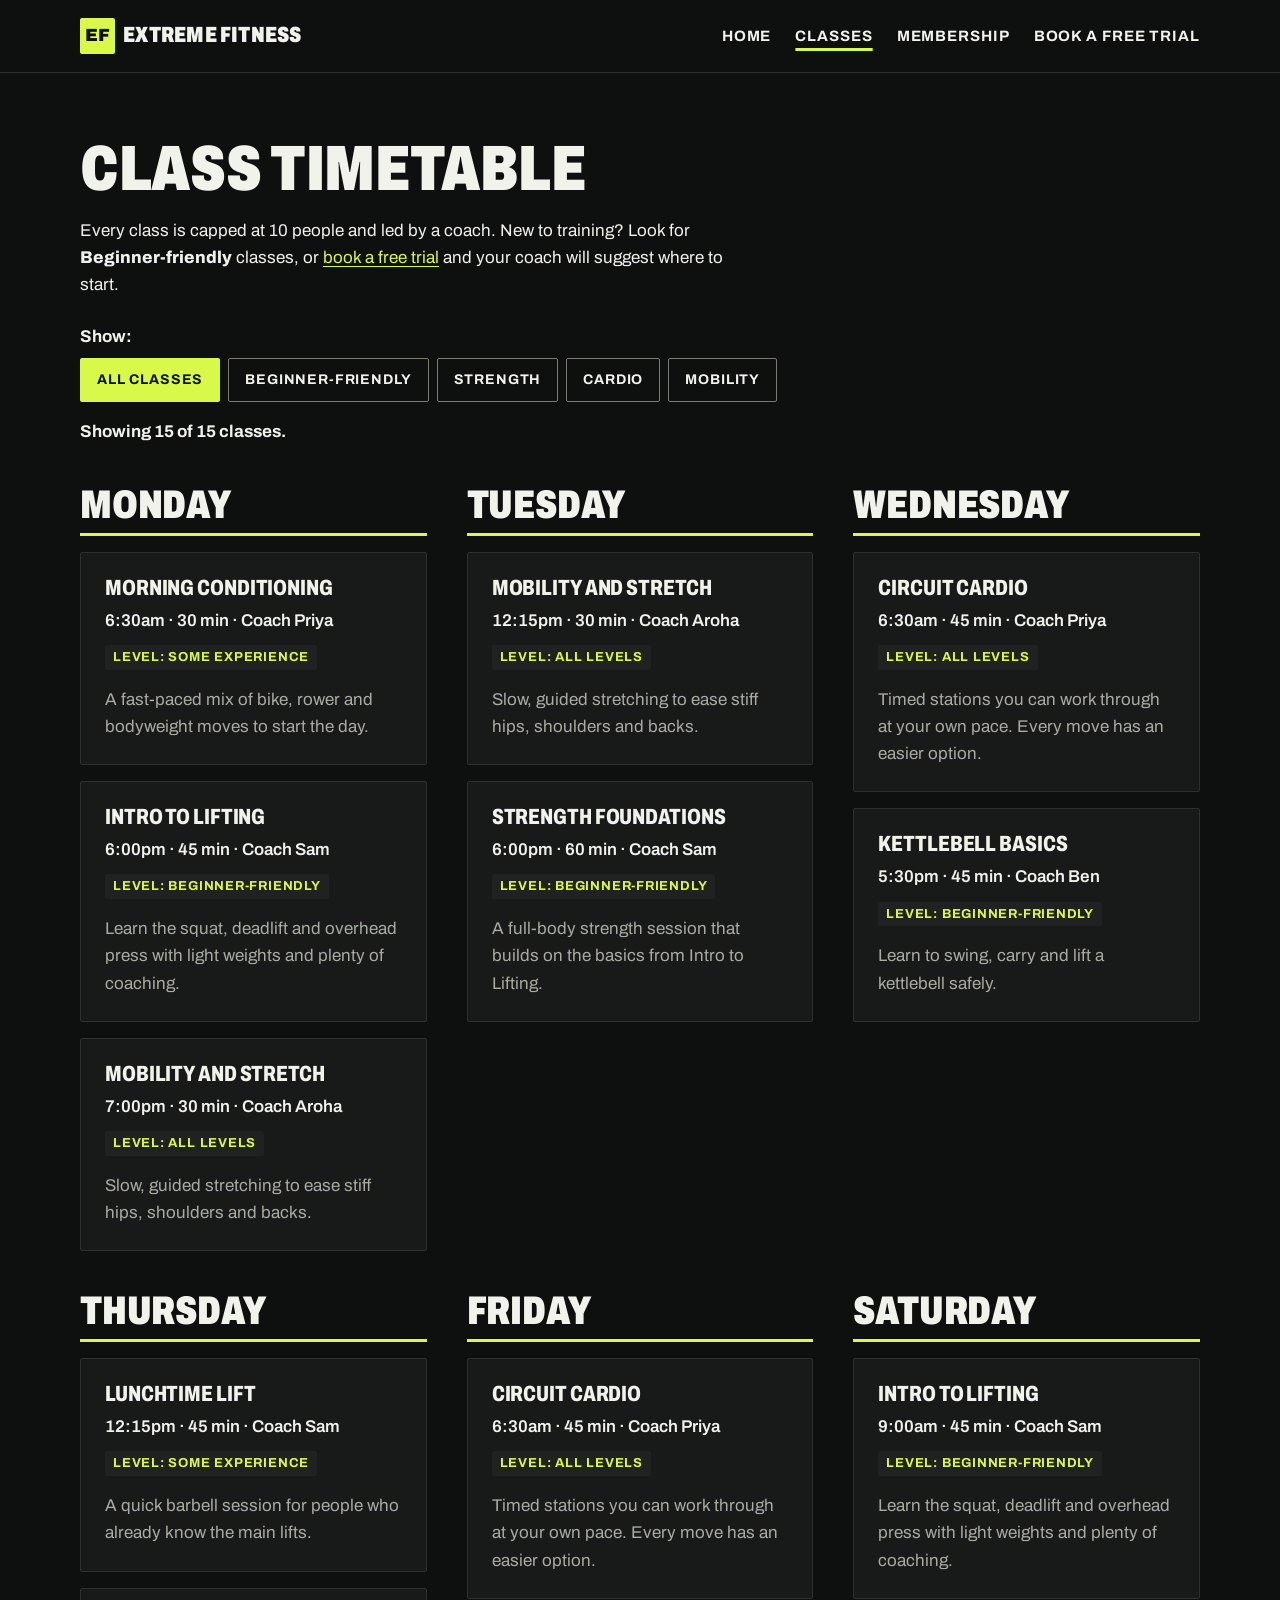
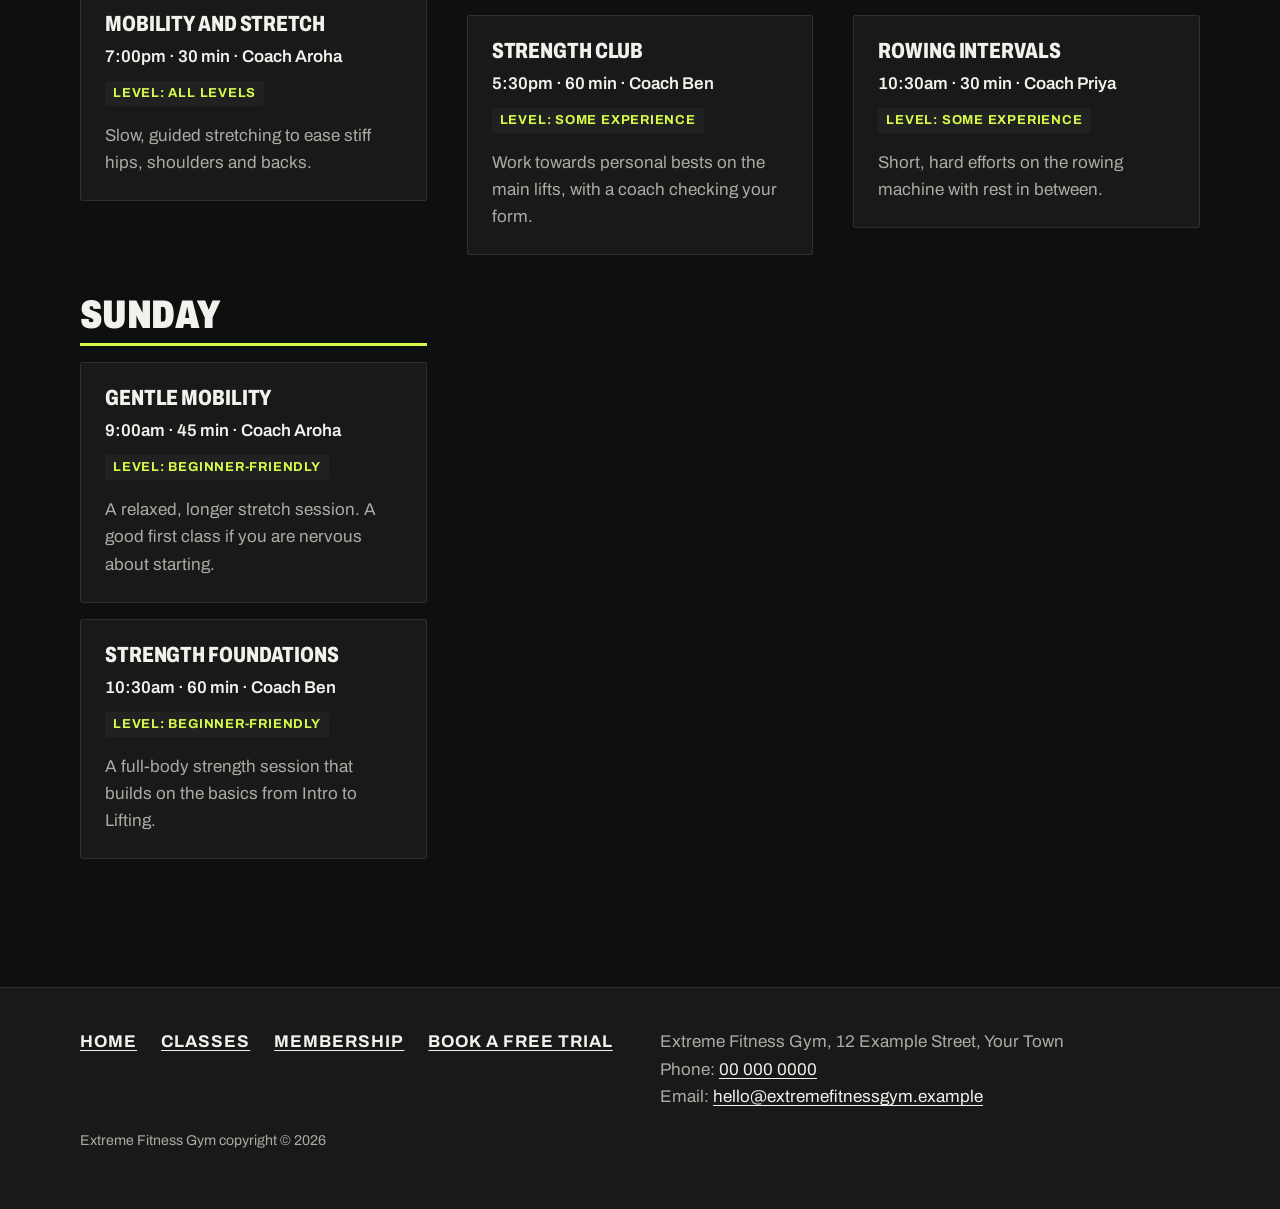
==== classes.html @ 3d45e474 "final" ====
<!DOCTYPE html>
<html lang="en">

<head>
    <meta charset="UTF-8">
    <meta name="viewport" content="width=device-width, initial-scale=1.0">
    <title>Class timetable | Fitness Extreme Gym</title>
    <meta name="description"
        content="Weekly class timetable at Groundwork Gym. Filter by beginner-friendly, strength, cardio and mobility classes.">
    <link rel="icon" href="assets/images/favicon.svg" type="image/svg+xml">
    <link rel="preconnect" href="https://fonts.googleapis.com">
    <link rel="preconnect" href="https://fonts.gstatic.com" crossorigin>
    <link href="https://fonts.googleapis.com/css2?family=Archivo:wght,wght@62..125,400..900&display=swap"
        rel="stylesheet">
    <link rel="stylesheet" href="css/styles.css">
    <script src="js/script.js" defer></script>
</head>

<body>
    <a class="skip-link" href="#main">Skip to main content</a>

    <header class="site-header">
        <a class="logo" href="index.html">
            <span class="logo-mark" aria-hidden="true">EF</span>Extreme Fitness
        </a>
        <button class="menu-toggle" type="button" aria-expanded="false" aria-controls="main-nav" hidden>Menu</button>
        <nav class="main-nav" id="main-nav" aria-label="Main">
            <ul>
                <li><a href="index.html">Home</a></li>
                <li><a href="classes.html" aria-current="page">Classes</a></li>
                <li><a href="membership.html">Membership</a></li>
                <li><a href="join.html">Book a free trial</a></li>
            </ul>
        </nav>
    </header>

    <main id="main">
    <h1>Class timetable</h1>
    <p>Every class is capped at 10 people and led by a coach. New to training? Look for <strong>Beginner-friendly</strong> classes, or <a href="join.html">book a free trial</a> and your coach will suggest where to start.</p>

    
    <div class="filter" id="class-filter" hidden>
      <p id="filter-label">Show:</p>
      <div class="filter-buttons" role="group" aria-labelledby="filter-label">
        <button type="button" data-filter="all" aria-pressed="true">All classes</button>
        <button type="button" data-filter="beginner" aria-pressed="false">Beginner-friendly</button>
        <button type="button" data-filter="strength" aria-pressed="false">Strength</button>
        <button type="button" data-filter="cardio" aria-pressed="false">Cardio</button>
        <button type="button" data-filter="mobility" aria-pressed="false">Mobility</button>
      </div>
      <p id="filter-status" aria-live="polite"></p>
    </div>

    <div class="timetable">
      <section class="day" aria-labelledby="monday">
        <h2 id="monday">Monday</h2>
        <ul class="class-list">
          <li class="class-card" data-tags="cardio">
            <h3>Morning Conditioning</h3>
            <p class="class-meta"><time datetime="06:30">6:30am</time> · <time datetime="PT30M">30 min</time> · Coach Priya</p>
            <p class="class-level">Level: Some experience</p>
            <p>A fast-paced mix of bike, rower and bodyweight moves to start the day.</p>
          </li>
          <li class="class-card" data-tags="strength beginner">
            <h3>Intro to Lifting</h3>
            <p class="class-meta"><time datetime="18:00">6:00pm</time> · <time datetime="PT45M">45 min</time> · Coach Sam</p>
            <p class="class-level">Level: Beginner-friendly</p>
            <p>Learn the squat, deadlift and overhead press with light weights and plenty of coaching.</p>
          </li>
          <li class="class-card" data-tags="mobility beginner">
            <h3>Mobility and Stretch</h3>
            <p class="class-meta"><time datetime="19:00">7:00pm</time> · <time datetime="PT30M">30 min</time> · Coach Aroha</p>
            <p class="class-level">Level: All levels</p>
            <p>Slow, guided stretching to ease stiff hips, shoulders and backs.</p>
          </li>
        </ul>
      </section>

      <section class="day" aria-labelledby="tuesday">
        <h2 id="tuesday">Tuesday</h2>
        <ul class="class-list">
          <li class="class-card" data-tags="mobility beginner">
            <h3>Mobility and Stretch</h3>
            <p class="class-meta"><time datetime="12:15">12:15pm</time> · <time datetime="PT30M">30 min</time> · Coach Aroha</p>
            <p class="class-level">Level: All levels</p>
            <p>Slow, guided stretching to ease stiff hips, shoulders and backs.</p>
          </li>
          <li class="class-card" data-tags="strength beginner">
            <h3>Strength Foundations</h3>
            <p class="class-meta"><time datetime="18:00">6:00pm</time> · <time datetime="PT60M">60 min</time> · Coach Sam</p>
            <p class="class-level">Level: Beginner-friendly</p>
            <p>A full-body strength session that builds on the basics from Intro to Lifting.</p>
          </li>
        </ul>
      </section>

      <section class="day" aria-labelledby="wednesday">
        <h2 id="wednesday">Wednesday</h2>
        <ul class="class-list">
          <li class="class-card" data-tags="cardio beginner">
            <h3>Circuit Cardio</h3>
            <p class="class-meta"><time datetime="06:30">6:30am</time> · <time datetime="PT45M">45 min</time> · Coach Priya</p>
            <p class="class-level">Level: All levels</p>
            <p>Timed stations you can work through at your own pace. Every move has an easier option.</p>
          </li>
          <li class="class-card" data-tags="strength beginner">
            <h3>Kettlebell Basics</h3>
            <p class="class-meta"><time datetime="17:30">5:30pm</time> · <time datetime="PT45M">45 min</time> · Coach Ben</p>
            <p class="class-level">Level: Beginner-friendly</p>
            <p>Learn to swing, carry and lift a kettlebell safely.</p>
          </li>
        </ul>
      </section>

      <section class="day" aria-labelledby="thursday">
        <h2 id="thursday">Thursday</h2>
        <ul class="class-list">
          <li class="class-card" data-tags="strength">
            <h3>Lunchtime Lift</h3>
            <p class="class-meta"><time datetime="12:15">12:15pm</time> · <time datetime="PT45M">45 min</time> · Coach Sam</p>
            <p class="class-level">Level: Some experience</p>
            <p>A quick barbell session for people who already know the main lifts.</p>
          </li>
          <li class="class-card" data-tags="mobility beginner">
            <h3>Mobility and Stretch</h3>
            <p class="class-meta"><time datetime="19:00">7:00pm</time> · <time datetime="PT30M">30 min</time> · Coach Aroha</p>
            <p class="class-level">Level: All levels</p>
            <p>Slow, guided stretching to ease stiff hips, shoulders and backs.</p>
          </li>
        </ul>
      </section>

      <section class="day" aria-labelledby="friday">
        <h2 id="friday">Friday</h2>
        <ul class="class-list">
          <li class="class-card" data-tags="cardio beginner">
            <h3>Circuit Cardio</h3>
            <p class="class-meta"><time datetime="06:30">6:30am</time> · <time datetime="PT45M">45 min</time> · Coach Priya</p>
            <p class="class-level">Level: All levels</p>
            <p>Timed stations you can work through at your own pace. Every move has an easier option.</p>
          </li>
          <li class="class-card" data-tags="strength">
            <h3>Strength Club</h3>
            <p class="class-meta"><time datetime="17:30">5:30pm</time> · <time datetime="PT60M">60 min</time> · Coach Ben</p>
            <p class="class-level">Level: Some experience</p>
            <p>Work towards personal bests on the main lifts, with a coach checking your form.</p>
          </li>
        </ul>
      </section>

      <section class="day" aria-labelledby="saturday">
        <h2 id="saturday">Saturday</h2>
        <ul class="class-list">
          <li class="class-card" data-tags="strength beginner">
            <h3>Intro to Lifting</h3>
            <p class="class-meta"><time datetime="09:00">9:00am</time> · <time datetime="PT45M">45 min</time> · Coach Sam</p>
            <p class="class-level">Level: Beginner-friendly</p>
            <p>Learn the squat, deadlift and overhead press with light weights and plenty of coaching.</p>
          </li>
          <li class="class-card" data-tags="cardio">
            <h3>Rowing Intervals</h3>
            <p class="class-meta"><time datetime="10:30">10:30am</time> · <time datetime="PT30M">30 min</time> · Coach Priya</p>
            <p class="class-level">Level: Some experience</p>
            <p>Short, hard efforts on the rowing machine with rest in between.</p>
          </li>
        </ul>
      </section>

      <section class="day" aria-labelledby="sunday">
        <h2 id="sunday">Sunday</h2>
        <ul class="class-list">
          <li class="class-card" data-tags="mobility beginner">
            <h3>Gentle Mobility</h3>
            <p class="class-meta"><time datetime="09:00">9:00am</time> · <time datetime="PT45M">45 min</time> · Coach Aroha</p>
            <p class="class-level">Level: Beginner-friendly</p>
            <p>A relaxed, longer stretch session. A good first class if you are nervous about starting.</p>
          </li>
          <li class="class-card" data-tags="strength beginner">
            <h3>Strength Foundations</h3>
            <p class="class-meta"><time datetime="10:30">10:30am</time> · <time datetime="PT60M">60 min</time> · Coach Ben</p>
            <p class="class-level">Level: Beginner-friendly</p>
            <p>A full-body strength session that builds on the basics from Intro to Lifting.</p>
          </li>
        </ul>
      </section>
    </div>
  </main>


  <footer class="site-footer">
    <nav aria-label="Footer">
      <ul>
        <li><a href="index.html">Home</a></li>
        <li><a href="classes.html">Classes</a></li>
        <li><a href="membership.html">Membership</a></li>
        <li><a href="join.html">Book a free trial</a></li>
      </ul>
    </nav>
    <address>
      Extreme Fitness Gym, 12 Example Street, Your Town<br>
      Phone: <a href="tel:+6400000000">00 000 0000</a><br>
      Email: <a href="mailto:hello@extremefitnessgym.example">hello@extremefitnessgym.example</a>
    </address>
    <p><small>Extreme Fitness Gym copyright © 2026 </small></p>
  </footer>
</body>

</html>
---- css/styles.css ----
:root {
  --color-bg: #0E0F0F;            
  --color-surface: #181919;       
  --color-surface-2: #202121;     
  --color-line: #2E2F2F;          
  --color-text: #F2F2EC;          
  --color-muted: #ABABA3;         
  --color-accent: #D9F94A;        
  --color-on-accent: #0E0F0F;     
  --color-input-border: #7A7A73;  
  --color-error: #FF7A6B;

  --font-body: "Archivo", system-ui, -apple-system, "Segoe UI", Roboto, sans-serif;

  --space-xs: 0.5rem;
  --space-s: 1rem;
  --space-m: 1.5rem;
  --space-l: 2.5rem;
  --space-xl: 4rem;

  --radius: 2px;
  --max-width: 70rem;

  color-scheme: dark;
}







*,
*::before,
*::after {
  box-sizing: border-box;
}

body {
  margin: 0;
  font-family: var(--font-body);
  font-size: 1.0625rem;
  line-height: 1.6;
  color: var(--color-text);
  background-color: var(--color-bg);
}

img {
  display: block;
  max-width: 100%;
  height: auto;
}

[hidden] {
  display: none !important;
}

h1,
h2,
h3 {
  margin: 0 0 var(--space-s);
  font-stretch: 75%;
  font-weight: 900;
  line-height: 1;
  letter-spacing: -0.005em;
  text-transform: uppercase;
}

h1 {
  font-size: clamp(2.25rem, 1.5rem + 3.5vw, 4rem);
}

h2 {
  font-size: clamp(1.75rem, 1.35rem + 1.75vw, 2.5rem);
}

h3 {
  font-size: 1.375rem;
  font-weight: 800;
}

p,
ul,
ol {
  margin: 0 0 var(--space-s);
}


p {
  max-width: 65ch;
}

a {
  color: var(--color-accent);
  text-underline-offset: 0.2em;
}

a:hover {
  text-decoration-thickness: 2px;
}

strong {
  font-weight: 800;
}


:focus-visible {
  outline: 3px solid var(--color-accent);
  outline-offset: 2px;
}

.skip-link {
  position: absolute;
  top: var(--space-xs);
  left: var(--space-xs);
  z-index: 10;
  padding: var(--space-xs) var(--space-s);
  background-color: var(--color-accent);
  color: var(--color-on-accent);
  font-weight: 800;
  border-radius: var(--radius);
  transform: translateY(-200%);
}

.skip-link:focus {
  transform: translateY(0);
}

.site-header,
main,
.site-footer {
  padding-inline: max(var(--space-s), (100% - var(--max-width)) / 2);
}

.site-header {
  display: flex;
  flex-wrap: wrap;
  align-items: center;
  justify-content: space-between;
  gap: var(--space-xs) var(--space-s);
  padding-block: var(--space-s);
  border-bottom: 1px solid var(--color-line);
}
.logo {
  display: inline-flex;
  align-items: center;
  gap: 0.5rem;
  color: var(--color-text);
  font-size: clamp(1rem, 0.75rem + 1.25vw, 1.375rem);
  font-stretch: 75%;
  font-weight: 900;
  letter-spacing: 0.01em;
  text-transform: uppercase;
  text-decoration: none;
}

.logo-mark {
  display: inline-grid;
  place-items: center;
  width: 2em;
  height: 2em;
  border-radius: var(--radius);
  background-color: var(--color-accent);
  color: var(--color-on-accent);
  font-size: 0.8em;
  font-stretch: 100%;
}

.main-nav ul {
  display: flex;
  flex-wrap: wrap;
  gap: 0 var(--space-m);
  margin: 0;
  padding: 0;
  list-style: none;
}
.main-nav a {
  display: inline-block;
  padding-block: var(--space-xs);
  color: var(--color-text);
  font-size: 0.9375rem;
  font-weight: 700;
  letter-spacing: 0.06em;
  text-transform: uppercase;
  text-decoration: none;
}

.main-nav a:hover {
  color: var(--color-accent);
}

.main-nav a[aria-current="page"] {
  text-decoration: underline;
  text-decoration-color: var(--color-accent);
  text-decoration-thickness: 3px;
  text-underline-offset: 0.45em;
}

.menu-toggle {
  min-height: 2.75rem;
  padding: 0.375rem 0.75rem;
  border: 1px solid var(--color-input-border);
  border-radius: var(--radius);
  background-color: transparent;
  color: var(--color-text);
  font: inherit;
  font-size: 0.875rem;
  font-weight: 800;
  letter-spacing: 0.06em;
  text-transform: uppercase;
  cursor: pointer;
}

.menu-toggle:hover {
  border-color: var(--color-text);
}

.js .main-nav {
  display: none;
  flex-basis: 100%;
}

.js .menu-toggle[aria-expanded="true"] + .main-nav {
  display: block;
}

.js .main-nav ul {
  flex-direction: column;
}

main {
  display: block;
  padding-block: var(--space-l);
}

main > section,
main > div {
  margin-top: var(--space-l);
}

.split,
.join-layout {
  display: grid;
  gap: var(--space-l);
}

.cta-band {
  padding: var(--space-l) var(--space-m);
  border-radius: var(--radius);
  background-color: var(--color-accent);
  color: var(--color-on-accent);
}

.cta-band :focus-visible {
  outline-color: var(--color-on-accent);
}
.button {
  display: inline-block;
  min-height: 2.75rem;
  padding: 0.75rem 1.5rem;
  border: 2px solid transparent;
  border-radius: var(--radius);
  background-color: var(--color-accent);
  color: var(--color-on-accent);
  font: inherit;
  font-size: 0.9375rem;
  font-weight: 800;
  letter-spacing: 0.08em;
  text-transform: uppercase;
  text-decoration: none;
  cursor: pointer;
}

.button:hover {
  background-color: var(--color-text);
}


.cta-band .button {
  background-color: var(--color-on-accent);
  color: var(--color-text);
}

.cta-band .button:hover {
  background-color: var(--color-surface-2);
}
.card-list,
.plan-list,
.class-list {
  display: grid;
  gap: var(--space-s);
  margin: 0;
  padding: 0;
  list-style: none;
}

.card,
.plan,
.class-card {
  padding: var(--space-m);
  border: 1px solid var(--color-line);
  border-radius: var(--radius);
  background-color: var(--color-surface);
}


.card {
  border-top: 3px solid var(--color-accent);
}

.card p,
.plan li,
.class-card p {
  color: var(--color-muted);
}


.card > :last-child,
.plan > :last-child,
.class-card > :last-child {
  margin-bottom: 0;
}



.hero {
  display: grid;
  gap: var(--space-l);
  padding-bottom: var(--space-l);
  border-bottom: 1px solid var(--color-line);
}

.hero-text > :last-child {
  margin-bottom: 0;
}


.hero-image {
  width: 100%;
  aspect-ratio: 4 / 3;
  object-fit: cover;
  object-position: 60% 40%;
  border-radius: var(--radius);
}

.hero h1 {
  font-size: clamp(2.25rem, 1.25rem + 6vw, 5.5rem);
  line-height: 0.95;
}


.nowrap {
  white-space: nowrap;
}


.accent {
  display: block;
  color: var(--color-accent);
}

.hero p {
  font-size: 1.125rem;
  color: var(--color-muted);
}

.hours {
  width: 100%;
  max-width: 30rem;
  border-collapse: collapse;
  background-color: var(--color-surface);
}

.hours caption {
  padding-bottom: var(--space-xs);
  color: var(--color-muted);
  text-align: left;
}

.hours th,
.hours td {
  padding: 0.75rem;
  border-bottom: 1px solid var(--color-line);
  text-align: left;
}

.hours thead th {
  color: var(--color-muted);
  font-size: 0.875rem;
  letter-spacing: 0.06em;
  text-transform: uppercase;
}

.filter {
  margin-block: var(--space-m);
}

.filter p {
  margin-bottom: var(--space-xs);
  font-weight: 700;
}

.filter-buttons {
  display: flex;
  flex-wrap: wrap;
  gap: var(--space-xs);
  margin-bottom: var(--space-s);
}

.filter-buttons button {
  min-height: 2.75rem;
  padding: 0.5rem 1rem;
  border: 1px solid var(--color-input-border);
  border-radius: var(--radius);
  background-color: transparent;
  color: var(--color-text);
  font: inherit;
  font-size: 0.875rem;
  font-weight: 700;
  letter-spacing: 0.06em;
  text-transform: uppercase;
  cursor: pointer;
}

.filter-buttons button:hover {
  border-color: var(--color-text);
}


.filter-buttons button[aria-pressed="true"] {
  border-color: transparent;
  background-color: var(--color-accent);
  color: var(--color-on-accent);
}

.timetable {
  display: grid;
  gap: var(--space-l);
}

.day h2 {
  padding-bottom: var(--space-xs);
  border-bottom: 3px solid var(--color-accent);
}

.class-card h3 {
  margin-bottom: var(--space-xs);
}

.class-meta {
  margin-bottom: var(--space-xs);
  font-weight: 600;
}

.class-card .class-meta {
  color: var(--color-text);
}

.class-card .class-level {
  display: inline-block;
  padding: 0.125rem 0.5rem;
  border-radius: var(--radius);
  background-color: var(--color-surface-2);
  color: var(--color-accent);
  font-size: 0.8125rem;
  font-weight: 700;
  letter-spacing: 0.06em;
  text-transform: uppercase;
}



.plan {
  display: flex;
  flex-direction: column;
  align-items: flex-start;
}

.plan .button {
  margin-top: auto;
}

.plan-featured {
  border: 2px solid var(--color-accent);
}

.badge {
  display: inline-block;
  padding: 0.125rem 0.625rem;
  border-radius: var(--radius);
  background-color: var(--color-accent);
  color: var(--color-on-accent);
  font-size: 0.8125rem;
  font-weight: 800;
  letter-spacing: 0.06em;
  text-transform: uppercase;
}

.price {
  color: var(--color-muted);
}

.price strong {
  color: var(--color-text);
  font-size: 2.75rem;
  font-stretch: 75%;
  font-weight: 900;
  line-height: 1;
}

.includes-list {
  padding-left: 1.25rem;
}

.includes-list li::marker {
  color: var(--color-accent);
}

.faq-item {
  padding-block: var(--space-s);
  border-bottom: 1px solid var(--color-line);
}

.faq-item h3 {
  margin: 0;
}

.faq-answer {
  margin-top: var(--space-xs);
  color: var(--color-muted);
}


.faq-toggle {
  display: flex;
  align-items: center;
  justify-content: space-between;
  gap: var(--space-s);
  width: 100%;
  min-height: 2.75rem;
  padding: var(--space-xs) 0;
  border: 0;
  background: none;
  color: inherit;
  font: inherit;
  letter-spacing: inherit;
  text-align: left;
  text-transform: inherit;
  cursor: pointer;
}

.faq-toggle:hover {
  color: var(--color-accent);
}


.faq-toggle::after {
  content: "";
  flex-shrink: 0;
  width: 0.6em;
  height: 0.6em;
  margin-right: 0.25em;
  border-right: 3px solid var(--color-accent);
  border-bottom: 3px solid var(--color-accent);
  transform: translateY(-25%) rotate(45deg);
}

.faq-toggle[aria-expanded="true"]::after {
  transform: translateY(25%) rotate(-135deg);
}

.faq-answer > :last-child {
  margin-bottom: 0;
}



.steps {
  padding-left: 1.5rem;
}

.steps li {
  margin-bottom: var(--space-xs);
}

.steps li::marker {
  color: var(--color-accent);
  font-weight: 800;
}

.trial-form {
  display: grid;
  gap: var(--space-m);
  max-width: 40rem;
  padding: var(--space-m);
  border: 1px solid var(--color-line);
  border-radius: var(--radius);
  background-color: var(--color-surface);
}

.form-field {
  display: grid;
  gap: 0.25rem;
}

fieldset {
  margin: 0;
  padding: 0;
  border: 0;
}

label,
legend {
  font-weight: 700;
}

legend {
  margin-bottom: 0.25rem;
  padding: 0;
}

input,
select,
textarea {
  width: 100%;
  padding: 0.625rem 0.75rem;
  border: 1px solid var(--color-input-border);
  border-radius: var(--radius);
  background-color: var(--color-surface-2);
  color: var(--color-text);
  font: inherit;
}

textarea {
  resize: vertical;
}


.choice {
  display: flex;
  align-items: flex-start;
  gap: var(--space-xs);
}

.choice input {
  flex-shrink: 0;
  width: 1.25rem;
  height: 1.25rem;
  margin: 0.2rem 0 0;
  accent-color: var(--color-accent);
}

.choice label {
  font-weight: 400;
}

.hint {
  margin: 0;
  color: var(--color-muted);
  font-size: 0.875rem;
}

.trial-form .button {
  justify-self: start;
}




.site-footer {
  margin-top: var(--space-xl);
  padding-block: var(--space-l);
  border-top: 1px solid var(--color-line);
  background-color: var(--color-surface);
}

.site-footer a {
  color: var(--color-text);
}

.site-footer a:hover {
  color: var(--color-accent);
}

.site-footer ul {
  display: flex;
  flex-wrap: wrap;
  gap: var(--space-xs) var(--space-m);
  margin: 0 0 var(--space-m);
  padding: 0;
  list-style: none;
  font-weight: 700;
  letter-spacing: 0.06em;
  text-transform: uppercase;
}

.site-footer address {
  margin-bottom: var(--space-s);
  color: var(--color-muted);
  font-style: normal;
}

.site-footer small {
  color: var(--color-muted);
}

@media (min-width: 40em) {
  .timetable {
    grid-template-columns: repeat(2, 1fr);
  }

  .includes-list {
    columns: 2;
    column-gap: var(--space-l);
  }

  .site-footer {
    display: grid;
    grid-template-columns: 1fr 1fr;
    gap: 0 var(--space-l);
  }

  .site-footer > p {
    grid-column: 1 / -1;
  }

  .cta-band {
    padding: var(--space-xl) var(--space-l);
  }
}


@media (min-width: 52em) {
  .menu-toggle {
    display: none;
  }

  .js .main-nav {
    display: block;
    flex-basis: auto;
  }

  .js .main-nav ul {
    flex-direction: row;
  }
}










@media (min-width: 56em) {
  .card-list,
  .plan-list {
    grid-template-columns: repeat(3, 1fr);
    align-items: stretch;
  }

  .split {
    grid-template-columns: 1fr 1fr;
  }

  .hero {
    grid-template-columns: 1fr 1fr;
    align-items: center;
  }

  .hero-image {
    aspect-ratio: 1 / 1;
  }

  
  .hero h1 {
    font-size: clamp(2.5rem, 0.5rem + 4.5vw, 4.75rem);
  }
}


@media (min-width: 64em) {
  main {
    padding-block: var(--space-xl);
  }

  .timetable {
    grid-template-columns: repeat(3, 1fr);
  }


  .join-layout {
    grid-template-columns: 2fr 1fr;
    grid-template-areas:
      "form visit"
      "form find";
    grid-template-rows: auto 1fr;
    align-items: start;
  }

  .join-visit {
    grid-area: visit;
  }

  .join-form {
    grid-area: form;
  }

  .join-find {
    grid-area: find;
  }

  .faq {
    max-width: 50rem;
  }
}
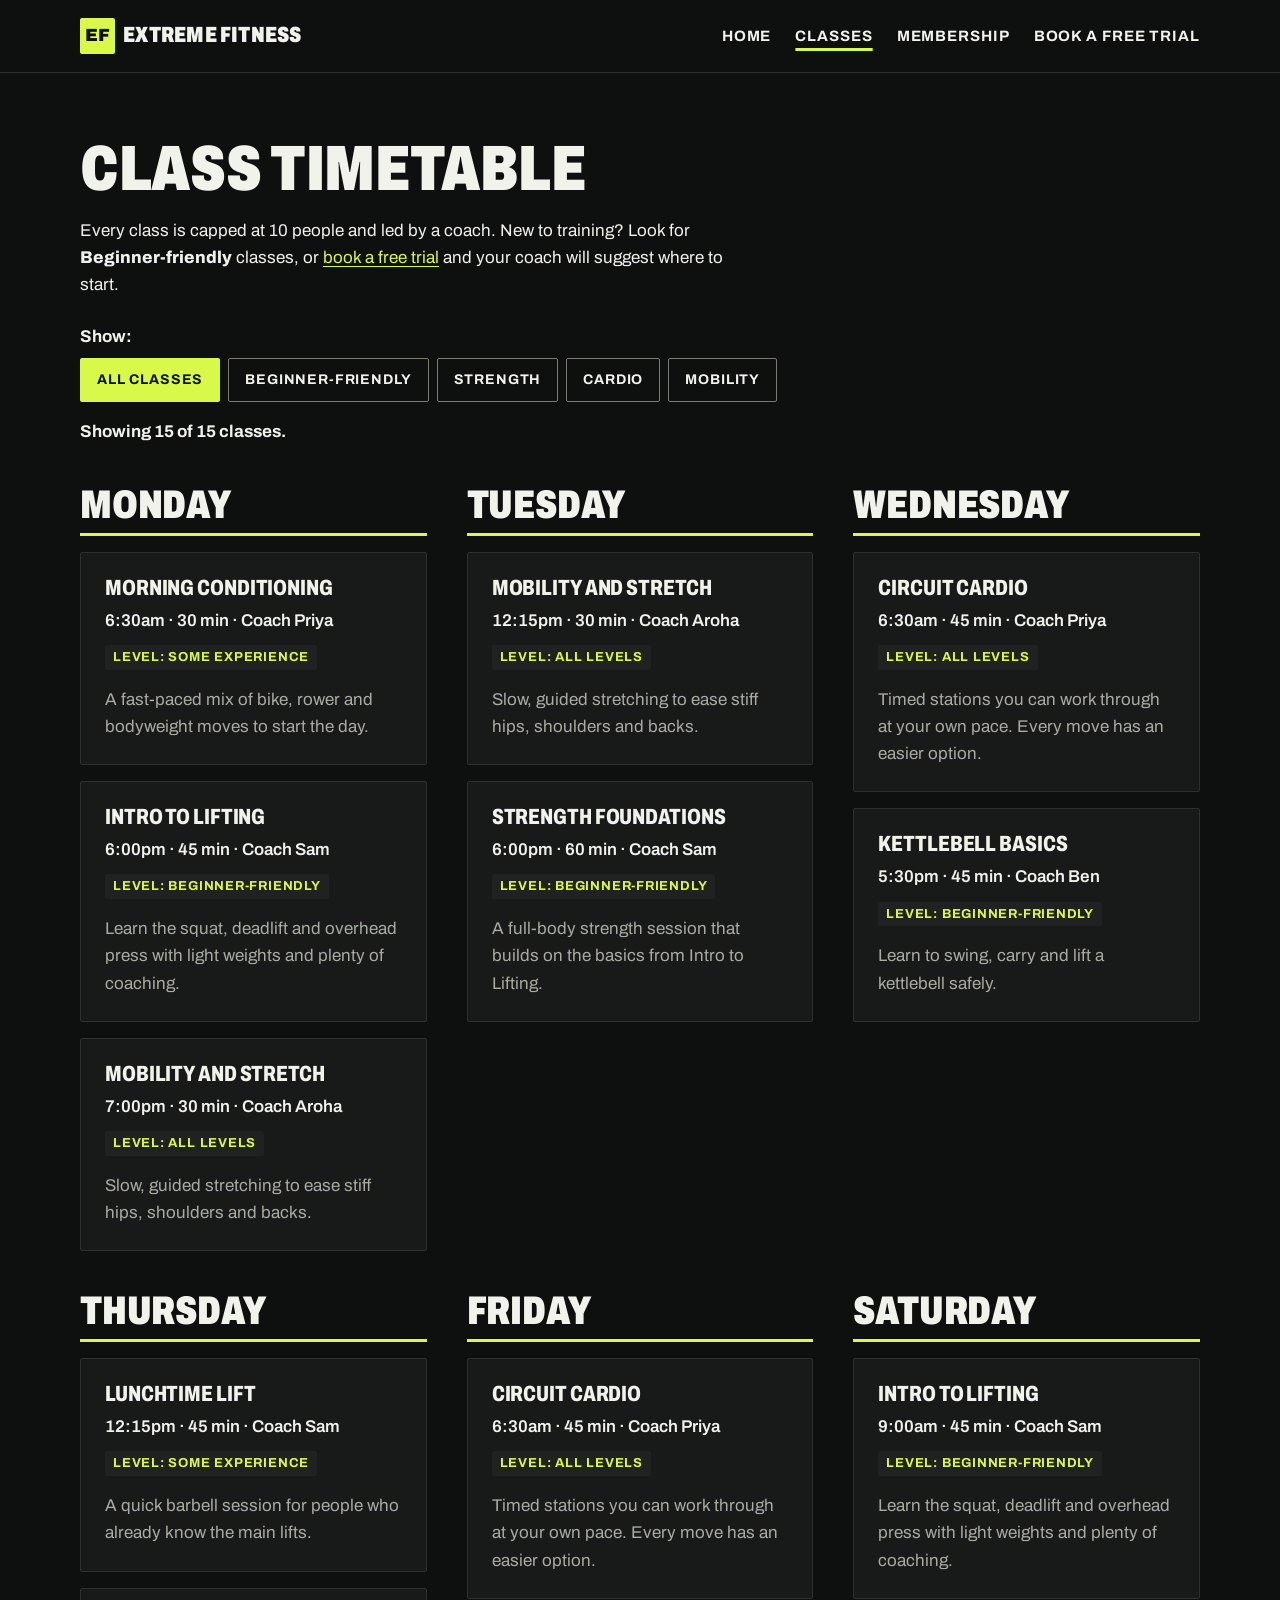
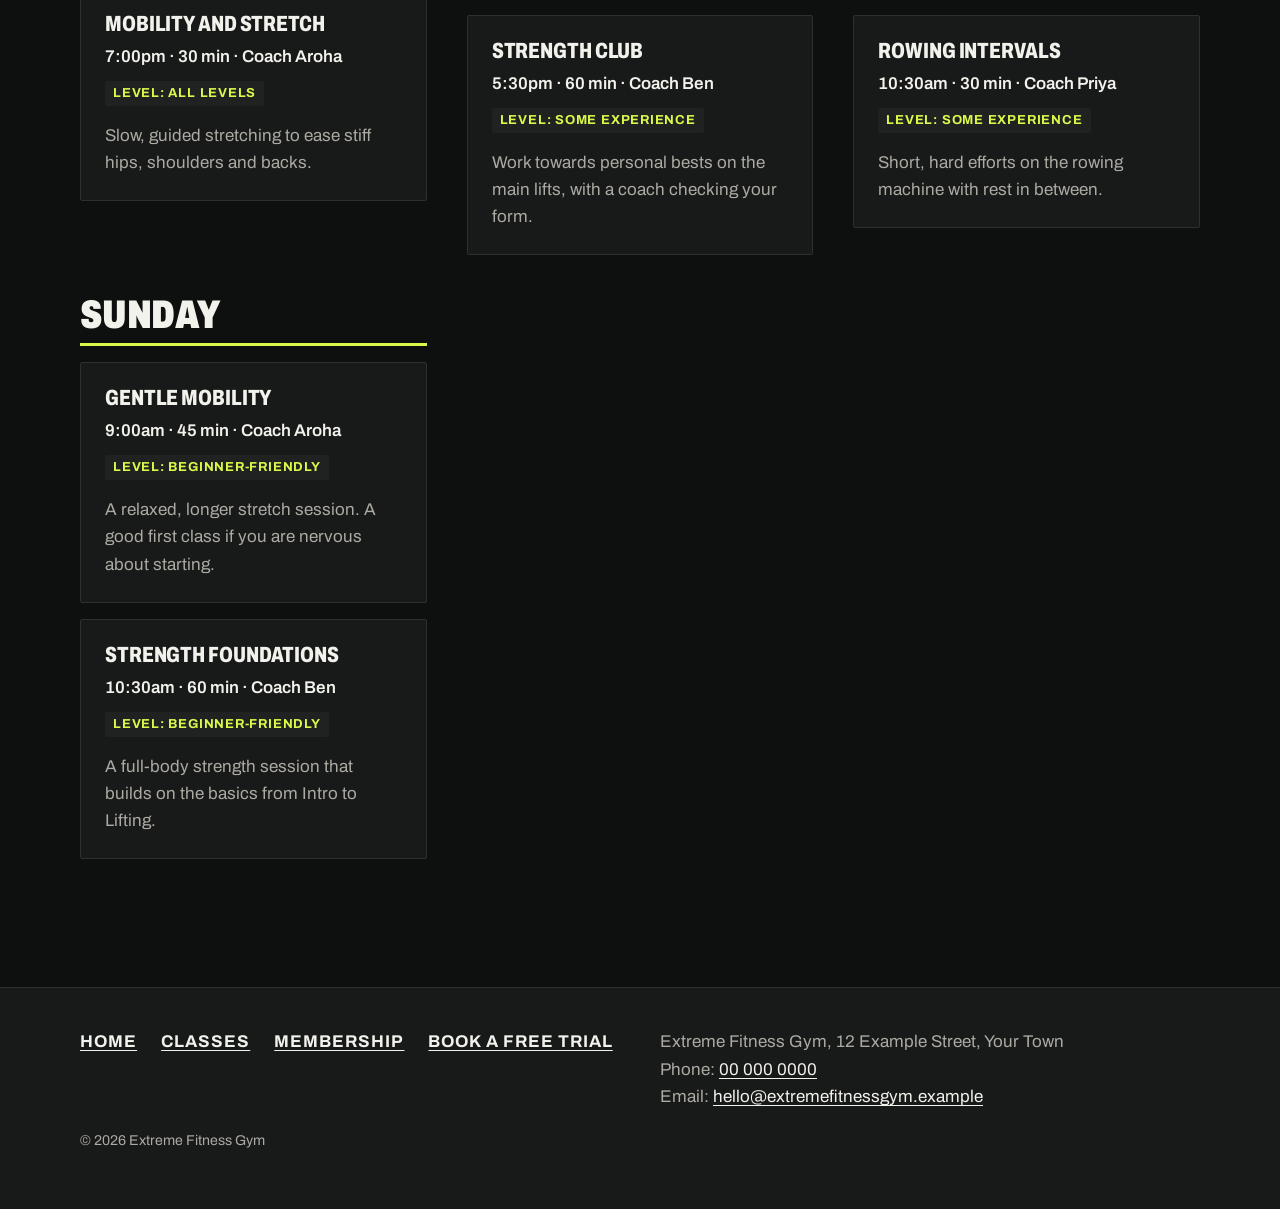
==== commit cfc71387: "Tidy code, fix accessibility issues and block past trial dates - Restore the classes page meta descr" ====
--- a/classes.html
+++ b/classes.html
@@ -4,9 +4,9 @@
 <head>
     <meta charset="UTF-8">
     <meta name="viewport" content="width=device-width, initial-scale=1.0">
-    <title>Class timetable | Fitness Extreme Gym</title>
+    <title>Class timetable | Extreme Fitness Gym</title>
     <meta name="description"
-        content="Weekly class timetable at Groundwork Gym. Filter by beginner-friendly, strength, cardio and mobility classes.">
+        content="Weekly class timetable at Extreme Fitness Gym. Filter by beginner-friendly, strength, cardio and mobility classes.">
     <link rel="icon" href="assets/images/favicon.svg" type="image/svg+xml">
     <link rel="preconnect" href="https://fonts.googleapis.com">
     <link rel="preconnect" href="https://fonts.gstatic.com" crossorigin>
@@ -35,174 +35,172 @@
     </header>
 
     <main id="main">
-    <h1>Class timetable</h1>
-    <p>Every class is capped at 10 people and led by a coach. New to training? Look for <strong>Beginner-friendly</strong> classes, or <a href="join.html">book a free trial</a> and your coach will suggest where to start.</p>
-
-    
-    <div class="filter" id="class-filter" hidden>
-      <p id="filter-label">Show:</p>
-      <div class="filter-buttons" role="group" aria-labelledby="filter-label">
-        <button type="button" data-filter="all" aria-pressed="true">All classes</button>
-        <button type="button" data-filter="beginner" aria-pressed="false">Beginner-friendly</button>
-        <button type="button" data-filter="strength" aria-pressed="false">Strength</button>
-        <button type="button" data-filter="cardio" aria-pressed="false">Cardio</button>
-        <button type="button" data-filter="mobility" aria-pressed="false">Mobility</button>
-      </div>
-      <p id="filter-status" aria-live="polite"></p>
-    </div>
-
-    <div class="timetable">
-      <section class="day" aria-labelledby="monday">
-        <h2 id="monday">Monday</h2>
-        <ul class="class-list">
-          <li class="class-card" data-tags="cardio">
-            <h3>Morning Conditioning</h3>
-            <p class="class-meta"><time datetime="06:30">6:30am</time> · <time datetime="PT30M">30 min</time> · Coach Priya</p>
-            <p class="class-level">Level: Some experience</p>
-            <p>A fast-paced mix of bike, rower and bodyweight moves to start the day.</p>
-          </li>
-          <li class="class-card" data-tags="strength beginner">
-            <h3>Intro to Lifting</h3>
-            <p class="class-meta"><time datetime="18:00">6:00pm</time> · <time datetime="PT45M">45 min</time> · Coach Sam</p>
-            <p class="class-level">Level: Beginner-friendly</p>
-            <p>Learn the squat, deadlift and overhead press with light weights and plenty of coaching.</p>
-          </li>
-          <li class="class-card" data-tags="mobility beginner">
-            <h3>Mobility and Stretch</h3>
-            <p class="class-meta"><time datetime="19:00">7:00pm</time> · <time datetime="PT30M">30 min</time> · Coach Aroha</p>
-            <p class="class-level">Level: All levels</p>
-            <p>Slow, guided stretching to ease stiff hips, shoulders and backs.</p>
-          </li>
-        </ul>
-      </section>
-
-      <section class="day" aria-labelledby="tuesday">
-        <h2 id="tuesday">Tuesday</h2>
-        <ul class="class-list">
-          <li class="class-card" data-tags="mobility beginner">
-            <h3>Mobility and Stretch</h3>
-            <p class="class-meta"><time datetime="12:15">12:15pm</time> · <time datetime="PT30M">30 min</time> · Coach Aroha</p>
-            <p class="class-level">Level: All levels</p>
-            <p>Slow, guided stretching to ease stiff hips, shoulders and backs.</p>
-          </li>
-          <li class="class-card" data-tags="strength beginner">
-            <h3>Strength Foundations</h3>
-            <p class="class-meta"><time datetime="18:00">6:00pm</time> · <time datetime="PT60M">60 min</time> · Coach Sam</p>
-            <p class="class-level">Level: Beginner-friendly</p>
-            <p>A full-body strength session that builds on the basics from Intro to Lifting.</p>
-          </li>
-        </ul>
-      </section>
-
-      <section class="day" aria-labelledby="wednesday">
-        <h2 id="wednesday">Wednesday</h2>
-        <ul class="class-list">
-          <li class="class-card" data-tags="cardio beginner">
-            <h3>Circuit Cardio</h3>
-            <p class="class-meta"><time datetime="06:30">6:30am</time> · <time datetime="PT45M">45 min</time> · Coach Priya</p>
-            <p class="class-level">Level: All levels</p>
-            <p>Timed stations you can work through at your own pace. Every move has an easier option.</p>
-          </li>
-          <li class="class-card" data-tags="strength beginner">
-            <h3>Kettlebell Basics</h3>
-            <p class="class-meta"><time datetime="17:30">5:30pm</time> · <time datetime="PT45M">45 min</time> · Coach Ben</p>
-            <p class="class-level">Level: Beginner-friendly</p>
-            <p>Learn to swing, carry and lift a kettlebell safely.</p>
-          </li>
-        </ul>
-      </section>
-
-      <section class="day" aria-labelledby="thursday">
-        <h2 id="thursday">Thursday</h2>
-        <ul class="class-list">
-          <li class="class-card" data-tags="strength">
-            <h3>Lunchtime Lift</h3>
-            <p class="class-meta"><time datetime="12:15">12:15pm</time> · <time datetime="PT45M">45 min</time> · Coach Sam</p>
-            <p class="class-level">Level: Some experience</p>
-            <p>A quick barbell session for people who already know the main lifts.</p>
-          </li>
-          <li class="class-card" data-tags="mobility beginner">
-            <h3>Mobility and Stretch</h3>
-            <p class="class-meta"><time datetime="19:00">7:00pm</time> · <time datetime="PT30M">30 min</time> · Coach Aroha</p>
-            <p class="class-level">Level: All levels</p>
-            <p>Slow, guided stretching to ease stiff hips, shoulders and backs.</p>
-          </li>
-        </ul>
-      </section>
-
-      <section class="day" aria-labelledby="friday">
-        <h2 id="friday">Friday</h2>
-        <ul class="class-list">
-          <li class="class-card" data-tags="cardio beginner">
-            <h3>Circuit Cardio</h3>
-            <p class="class-meta"><time datetime="06:30">6:30am</time> · <time datetime="PT45M">45 min</time> · Coach Priya</p>
-            <p class="class-level">Level: All levels</p>
-            <p>Timed stations you can work through at your own pace. Every move has an easier option.</p>
-          </li>
-          <li class="class-card" data-tags="strength">
-            <h3>Strength Club</h3>
-            <p class="class-meta"><time datetime="17:30">5:30pm</time> · <time datetime="PT60M">60 min</time> · Coach Ben</p>
-            <p class="class-level">Level: Some experience</p>
-            <p>Work towards personal bests on the main lifts, with a coach checking your form.</p>
-          </li>
-        </ul>
-      </section>
-
-      <section class="day" aria-labelledby="saturday">
-        <h2 id="saturday">Saturday</h2>
-        <ul class="class-list">
-          <li class="class-card" data-tags="strength beginner">
-            <h3>Intro to Lifting</h3>
-            <p class="class-meta"><time datetime="09:00">9:00am</time> · <time datetime="PT45M">45 min</time> · Coach Sam</p>
-            <p class="class-level">Level: Beginner-friendly</p>
-            <p>Learn the squat, deadlift and overhead press with light weights and plenty of coaching.</p>
-          </li>
-          <li class="class-card" data-tags="cardio">
-            <h3>Rowing Intervals</h3>
-            <p class="class-meta"><time datetime="10:30">10:30am</time> · <time datetime="PT30M">30 min</time> · Coach Priya</p>
-            <p class="class-level">Level: Some experience</p>
-            <p>Short, hard efforts on the rowing machine with rest in between.</p>
-          </li>
-        </ul>
-      </section>
-
-      <section class="day" aria-labelledby="sunday">
-        <h2 id="sunday">Sunday</h2>
-        <ul class="class-list">
-          <li class="class-card" data-tags="mobility beginner">
-            <h3>Gentle Mobility</h3>
-            <p class="class-meta"><time datetime="09:00">9:00am</time> · <time datetime="PT45M">45 min</time> · Coach Aroha</p>
-            <p class="class-level">Level: Beginner-friendly</p>
-            <p>A relaxed, longer stretch session. A good first class if you are nervous about starting.</p>
-          </li>
-          <li class="class-card" data-tags="strength beginner">
-            <h3>Strength Foundations</h3>
-            <p class="class-meta"><time datetime="10:30">10:30am</time> · <time datetime="PT60M">60 min</time> · Coach Ben</p>
-            <p class="class-level">Level: Beginner-friendly</p>
-            <p>A full-body strength session that builds on the basics from Intro to Lifting.</p>
-          </li>
-        </ul>
-      </section>
-    </div>
-  </main>
-
-
-  <footer class="site-footer">
-    <nav aria-label="Footer">
-      <ul>
-        <li><a href="index.html">Home</a></li>
-        <li><a href="classes.html">Classes</a></li>
-        <li><a href="membership.html">Membership</a></li>
-        <li><a href="join.html">Book a free trial</a></li>
-      </ul>
-    </nav>
-    <address>
-      Extreme Fitness Gym, 12 Example Street, Your Town<br>
-      Phone: <a href="tel:+6400000000">00 000 0000</a><br>
-      Email: <a href="mailto:hello@extremefitnessgym.example">hello@extremefitnessgym.example</a>
-    </address>
-    <p><small>Extreme Fitness Gym copyright © 2026 </small></p>
-  </footer>
+        <h1>Class timetable</h1>
+        <p>Every class is capped at 10 people and led by a coach. New to training? Look for <strong>Beginner-friendly</strong> classes, or <a href="join.html">book a free trial</a> and your coach will suggest where to start.</p>
+
+        <div class="filter" id="class-filter" hidden>
+            <p id="filter-label">Show:</p>
+            <div class="filter-buttons" role="group" aria-labelledby="filter-label">
+                <button type="button" data-filter="all" aria-pressed="true">All classes</button>
+                <button type="button" data-filter="beginner" aria-pressed="false">Beginner-friendly</button>
+                <button type="button" data-filter="strength" aria-pressed="false">Strength</button>
+                <button type="button" data-filter="cardio" aria-pressed="false">Cardio</button>
+                <button type="button" data-filter="mobility" aria-pressed="false">Mobility</button>
+            </div>
+            <p id="filter-status" aria-live="polite"></p>
+        </div>
+
+        <div class="timetable">
+            <section class="day" aria-labelledby="monday">
+                <h2 id="monday">Monday</h2>
+                <ul class="class-list">
+                    <li class="class-card" data-tags="cardio">
+                        <h3>Morning Conditioning</h3>
+                        <p class="class-meta"><time datetime="06:30">6:30am</time> · <time datetime="PT30M">30 min</time> · Coach Priya</p>
+                        <p class="class-level">Level: Some experience</p>
+                        <p>A fast-paced mix of bike, rower and bodyweight moves to start the day.</p>
+                    </li>
+                    <li class="class-card" data-tags="strength beginner">
+                        <h3>Intro to Lifting</h3>
+                        <p class="class-meta"><time datetime="18:00">6:00pm</time> · <time datetime="PT45M">45 min</time> · Coach Sam</p>
+                        <p class="class-level">Level: Beginner-friendly</p>
+                        <p>Learn the squat, deadlift and overhead press with light weights and plenty of coaching.</p>
+                    </li>
+                    <li class="class-card" data-tags="mobility beginner">
+                        <h3>Mobility and Stretch</h3>
+                        <p class="class-meta"><time datetime="19:00">7:00pm</time> · <time datetime="PT30M">30 min</time> · Coach Aroha</p>
+                        <p class="class-level">Level: All levels</p>
+                        <p>Slow, guided stretching to ease stiff hips, shoulders and backs.</p>
+                    </li>
+                </ul>
+            </section>
+
+            <section class="day" aria-labelledby="tuesday">
+                <h2 id="tuesday">Tuesday</h2>
+                <ul class="class-list">
+                    <li class="class-card" data-tags="mobility beginner">
+                        <h3>Mobility and Stretch</h3>
+                        <p class="class-meta"><time datetime="12:15">12:15pm</time> · <time datetime="PT30M">30 min</time> · Coach Aroha</p>
+                        <p class="class-level">Level: All levels</p>
+                        <p>Slow, guided stretching to ease stiff hips, shoulders and backs.</p>
+                    </li>
+                    <li class="class-card" data-tags="strength beginner">
+                        <h3>Strength Foundations</h3>
+                        <p class="class-meta"><time datetime="18:00">6:00pm</time> · <time datetime="PT60M">60 min</time> · Coach Sam</p>
+                        <p class="class-level">Level: Beginner-friendly</p>
+                        <p>A full-body strength session that builds on the basics from Intro to Lifting.</p>
+                    </li>
+                </ul>
+            </section>
+
+            <section class="day" aria-labelledby="wednesday">
+                <h2 id="wednesday">Wednesday</h2>
+                <ul class="class-list">
+                    <li class="class-card" data-tags="cardio beginner">
+                        <h3>Circuit Cardio</h3>
+                        <p class="class-meta"><time datetime="06:30">6:30am</time> · <time datetime="PT45M">45 min</time> · Coach Priya</p>
+                        <p class="class-level">Level: All levels</p>
+                        <p>Timed stations you can work through at your own pace. Every move has an easier option.</p>
+                    </li>
+                    <li class="class-card" data-tags="strength beginner">
+                        <h3>Kettlebell Basics</h3>
+                        <p class="class-meta"><time datetime="17:30">5:30pm</time> · <time datetime="PT45M">45 min</time> · Coach Ben</p>
+                        <p class="class-level">Level: Beginner-friendly</p>
+                        <p>Learn to swing, carry and lift a kettlebell safely.</p>
+                    </li>
+                </ul>
+            </section>
+
+            <section class="day" aria-labelledby="thursday">
+                <h2 id="thursday">Thursday</h2>
+                <ul class="class-list">
+                    <li class="class-card" data-tags="strength">
+                        <h3>Lunchtime Lift</h3>
+                        <p class="class-meta"><time datetime="12:15">12:15pm</time> · <time datetime="PT45M">45 min</time> · Coach Sam</p>
+                        <p class="class-level">Level: Some experience</p>
+                        <p>A quick barbell session for people who already know the main lifts.</p>
+                    </li>
+                    <li class="class-card" data-tags="mobility beginner">
+                        <h3>Mobility and Stretch</h3>
+                        <p class="class-meta"><time datetime="19:00">7:00pm</time> · <time datetime="PT30M">30 min</time> · Coach Aroha</p>
+                        <p class="class-level">Level: All levels</p>
+                        <p>Slow, guided stretching to ease stiff hips, shoulders and backs.</p>
+                    </li>
+                </ul>
+            </section>
+
+            <section class="day" aria-labelledby="friday">
+                <h2 id="friday">Friday</h2>
+                <ul class="class-list">
+                    <li class="class-card" data-tags="cardio beginner">
+                        <h3>Circuit Cardio</h3>
+                        <p class="class-meta"><time datetime="06:30">6:30am</time> · <time datetime="PT45M">45 min</time> · Coach Priya</p>
+                        <p class="class-level">Level: All levels</p>
+                        <p>Timed stations you can work through at your own pace. Every move has an easier option.</p>
+                    </li>
+                    <li class="class-card" data-tags="strength">
+                        <h3>Strength Club</h3>
+                        <p class="class-meta"><time datetime="17:30">5:30pm</time> · <time datetime="PT60M">60 min</time> · Coach Ben</p>
+                        <p class="class-level">Level: Some experience</p>
+                        <p>Work towards personal bests on the main lifts, with a coach checking your form.</p>
+                    </li>
+                </ul>
+            </section>
+
+            <section class="day" aria-labelledby="saturday">
+                <h2 id="saturday">Saturday</h2>
+                <ul class="class-list">
+                    <li class="class-card" data-tags="strength beginner">
+                        <h3>Intro to Lifting</h3>
+                        <p class="class-meta"><time datetime="09:00">9:00am</time> · <time datetime="PT45M">45 min</time> · Coach Sam</p>
+                        <p class="class-level">Level: Beginner-friendly</p>
+                        <p>Learn the squat, deadlift and overhead press with light weights and plenty of coaching.</p>
+                    </li>
+                    <li class="class-card" data-tags="cardio">
+                        <h3>Rowing Intervals</h3>
+                        <p class="class-meta"><time datetime="10:30">10:30am</time> · <time datetime="PT30M">30 min</time> · Coach Priya</p>
+                        <p class="class-level">Level: Some experience</p>
+                        <p>Short, hard efforts on the rowing machine with rest in between.</p>
+                    </li>
+                </ul>
+            </section>
+
+            <section class="day" aria-labelledby="sunday">
+                <h2 id="sunday">Sunday</h2>
+                <ul class="class-list">
+                    <li class="class-card" data-tags="mobility beginner">
+                        <h3>Gentle Mobility</h3>
+                        <p class="class-meta"><time datetime="09:00">9:00am</time> · <time datetime="PT45M">45 min</time> · Coach Aroha</p>
+                        <p class="class-level">Level: Beginner-friendly</p>
+                        <p>A relaxed, longer stretch session. A good first class if you are nervous about starting.</p>
+                    </li>
+                    <li class="class-card" data-tags="strength beginner">
+                        <h3>Strength Foundations</h3>
+                        <p class="class-meta"><time datetime="10:30">10:30am</time> · <time datetime="PT60M">60 min</time> · Coach Ben</p>
+                        <p class="class-level">Level: Beginner-friendly</p>
+                        <p>A full-body strength session that builds on the basics from Intro to Lifting.</p>
+                    </li>
+                </ul>
+            </section>
+        </div>
+    </main>
+
+    <footer class="site-footer">
+        <nav aria-label="Footer">
+            <ul>
+                <li><a href="index.html">Home</a></li>
+                <li><a href="classes.html">Classes</a></li>
+                <li><a href="membership.html">Membership</a></li>
+                <li><a href="join.html">Book a free trial</a></li>
+            </ul>
+        </nav>
+        <address>
+            Extreme Fitness Gym, 12 Example Street, Your Town<br>
+            Phone: <a href="tel:+6400000000">00 000 0000</a><br>
+            Email: <a href="mailto:hello@extremefitnessgym.example">hello@extremefitnessgym.example</a>
+        </address>
+        <p><small>© 2026 Extreme Fitness Gym</small></p>
+    </footer>
 </body>
 
 </html>
--- a/css/styles.css
+++ b/css/styles.css
@@ -1,13 +1,13 @@
 :root {
-  --color-bg: #0E0F0F;            
-  --color-surface: #181919;       
-  --color-surface-2: #202121;     
-  --color-line: #2E2F2F;          
-  --color-text: #F2F2EC;          
-  --color-muted: #ABABA3;         
-  --color-accent: #D9F94A;        
-  --color-on-accent: #0E0F0F;     
-  --color-input-border: #7A7A73;  
+  --color-bg: #0E0F0F;
+  --color-surface: #181919;
+  --color-surface-2: #202121;
+  --color-line: #2E2F2F;
+  --color-text: #F2F2EC;
+  --color-muted: #ABABA3;
+  --color-accent: #D9F94A;
+  --color-on-accent: #0E0F0F;
+  --color-input-border: #7A7A73;
   --color-error: #FF7A6B;
 
   --font-body: "Archivo", system-ui, -apple-system, "Segoe UI", Roboto, sans-serif;
@@ -24,12 +24,6 @@
   color-scheme: dark;
 }
 
-
-
-
-
-
-
 *,
 *::before,
 *::after {
@@ -51,6 +45,9 @@
   height: auto;
 }
 
+/* script.js hides filtered classes and closed FAQ answers with the hidden
+   attribute. The browser's own [hidden] style loses to any display rule
+   in this file, so !important makes sure hidden elements stay hidden. */
 [hidden] {
   display: none !important;
 }
@@ -85,7 +82,6 @@
   margin: 0 0 var(--space-s);
 }
 
-
 p {
   max-width: 65ch;
 }
@@ -102,7 +98,6 @@
 strong {
   font-weight: 800;
 }
-
 
 :focus-visible {
   outline: 3px solid var(--color-accent);
@@ -126,6 +121,9 @@
   transform: translateY(0);
 }
 
+/* Centres content at --max-width on wide screens while the header and footer
+   backgrounds still run edge to edge. On narrow screens, max() keeps at
+   least --space-s of padding. */
 .site-header,
 main,
 .site-footer {
@@ -141,6 +139,7 @@
   padding-block: var(--space-s);
   border-bottom: 1px solid var(--color-line);
 }
+
 .logo {
   display: inline-flex;
   align-items: center;
@@ -174,6 +173,7 @@
   padding: 0;
   list-style: none;
 }
+
 .main-nav a {
   display: inline-block;
   padding-block: var(--space-xs);
@@ -215,6 +215,8 @@
   border-color: var(--color-text);
 }
 
+/* The menu only collapses when script.js has added the .js class, so the
+   links stay visible if JavaScript is off. */
 .js .main-nav {
   display: none;
   flex-basis: 100%;
@@ -254,6 +256,7 @@
 .cta-band :focus-visible {
   outline-color: var(--color-on-accent);
 }
+
 .button {
   display: inline-block;
   min-height: 2.75rem;
@@ -275,7 +278,6 @@
   background-color: var(--color-text);
 }
 
-
 .cta-band .button {
   background-color: var(--color-on-accent);
   color: var(--color-text);
@@ -284,6 +286,7 @@
 .cta-band .button:hover {
   background-color: var(--color-surface-2);
 }
+
 .card-list,
 .plan-list,
 .class-list {
@@ -303,7 +306,6 @@
   background-color: var(--color-surface);
 }
 
-
 .card {
   border-top: 3px solid var(--color-accent);
 }
@@ -313,15 +315,12 @@
 .class-card p {
   color: var(--color-muted);
 }
-
 
 .card > :last-child,
 .plan > :last-child,
 .class-card > :last-child {
   margin-bottom: 0;
 }
-
-
 
 .hero {
   display: grid;
@@ -334,7 +333,6 @@
   margin-bottom: 0;
 }
 
-
 .hero-image {
   width: 100%;
   aspect-ratio: 4 / 3;
@@ -348,11 +346,9 @@
   line-height: 0.95;
 }
 
-
 .nowrap {
   white-space: nowrap;
 }
-
 
 .accent {
   display: block;
@@ -426,7 +422,6 @@
   border-color: var(--color-text);
 }
 
-
 .filter-buttons button[aria-pressed="true"] {
   border-color: transparent;
   background-color: var(--color-accent);
@@ -468,8 +463,6 @@
   text-transform: uppercase;
 }
 
-
-
 .plan {
   display: flex;
   flex-direction: column;
@@ -529,7 +522,6 @@
   margin-top: var(--space-xs);
   color: var(--color-muted);
 }
-
 
 .faq-toggle {
   display: flex;
@@ -553,7 +545,6 @@
   color: var(--color-accent);
 }
 
-
 .faq-toggle::after {
   content: "";
   flex-shrink: 0;
@@ -573,8 +564,6 @@
   margin-bottom: 0;
 }
 
-
-
 .steps {
   padding-left: 1.5rem;
 }
@@ -635,7 +624,6 @@
   resize: vertical;
 }
 
-
 .choice {
   display: flex;
   align-items: flex-start;
@@ -663,9 +651,6 @@
 .trial-form .button {
   justify-self: start;
 }
-
-
-
 
 .site-footer {
   margin-top: var(--space-xl);
@@ -729,7 +714,6 @@
   }
 }
 
-
 @media (min-width: 52em) {
   .menu-toggle {
     display: none;
@@ -744,15 +728,6 @@
     flex-direction: row;
   }
 }
-
-
-
-
-
-
-
-
-
 
 @media (min-width: 56em) {
   .card-list,
@@ -774,12 +749,10 @@
     aspect-ratio: 1 / 1;
   }
 
-  
   .hero h1 {
     font-size: clamp(2.5rem, 0.5rem + 4.5vw, 4.75rem);
   }
 }
-
 
 @media (min-width: 64em) {
   main {
@@ -790,7 +763,9 @@
     grid-template-columns: repeat(3, 1fr);
   }
 
-
+  /* The HTML keeps "what happens on your first visit" before the form, so
+     it reads first on phones. On wide screens the grid moves the form to
+     the left without changing the source order. */
   .join-layout {
     grid-template-columns: 2fr 1fr;
     grid-template-areas:
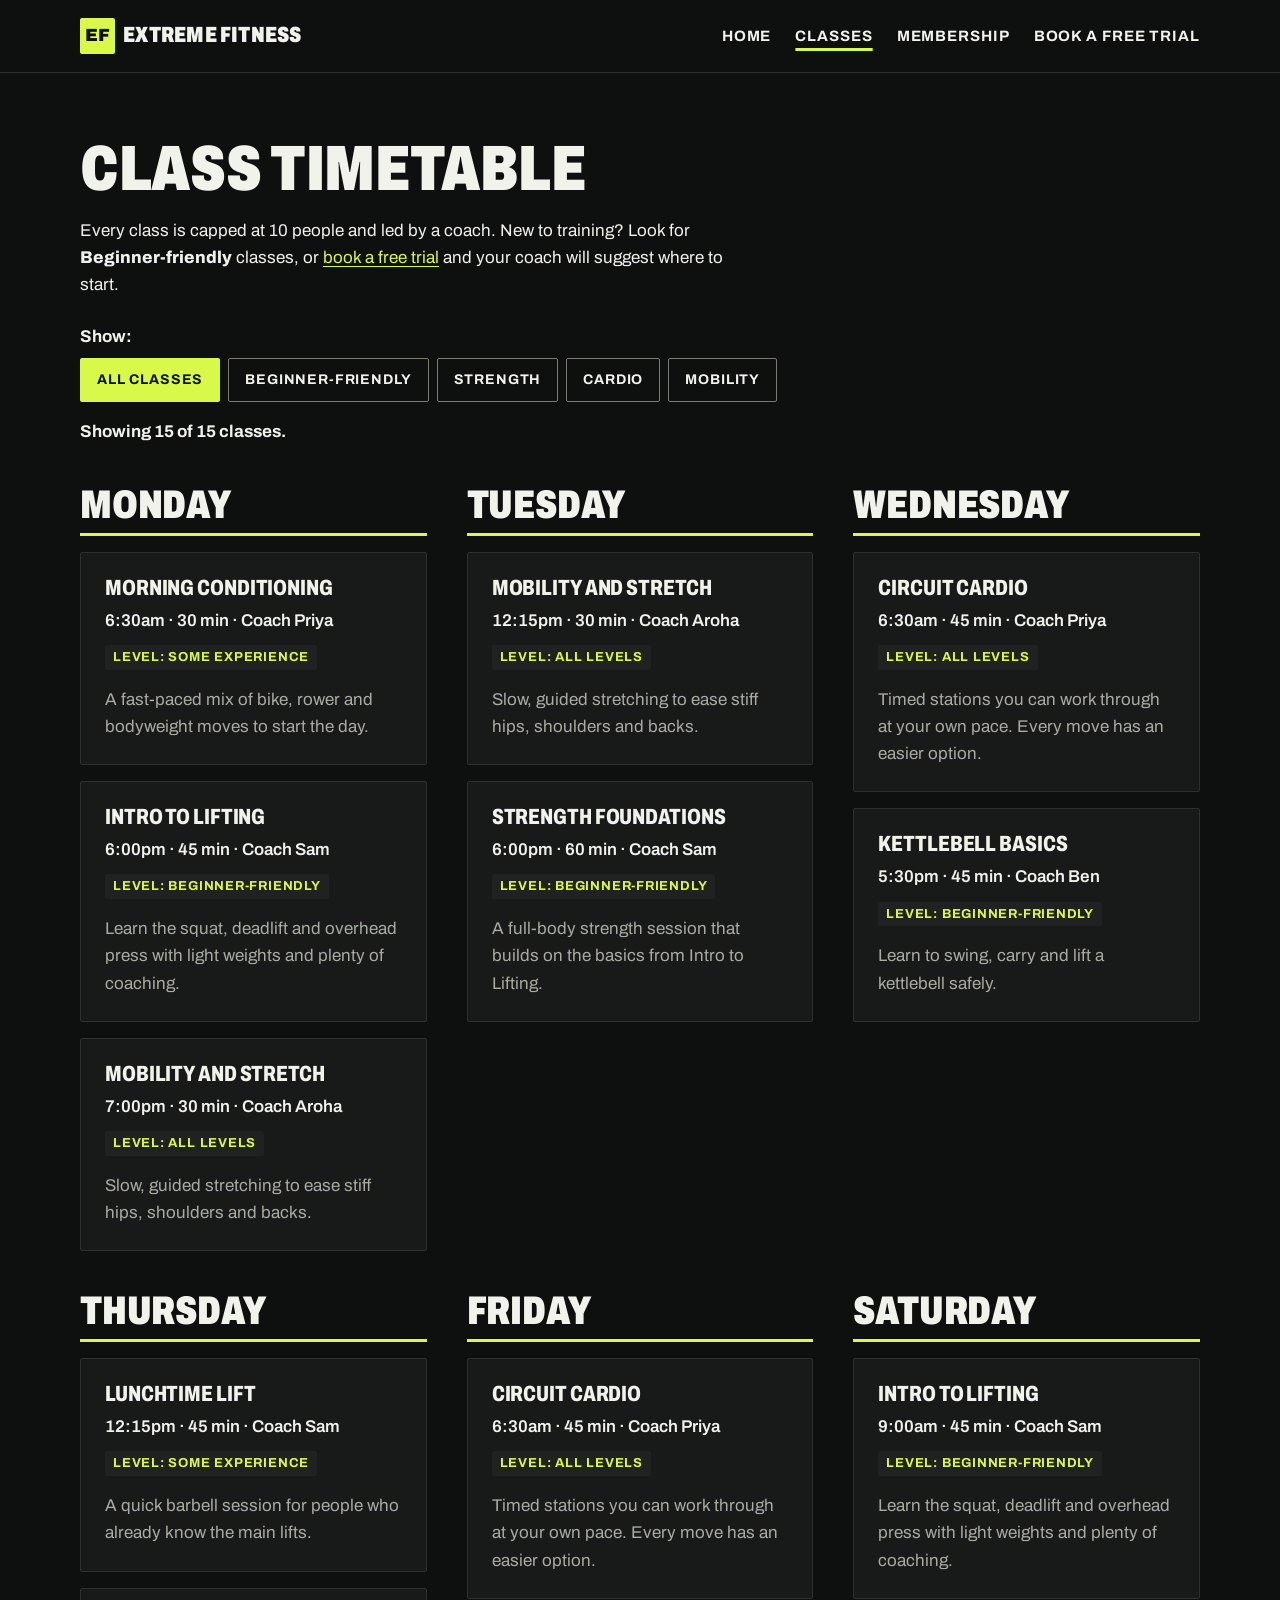
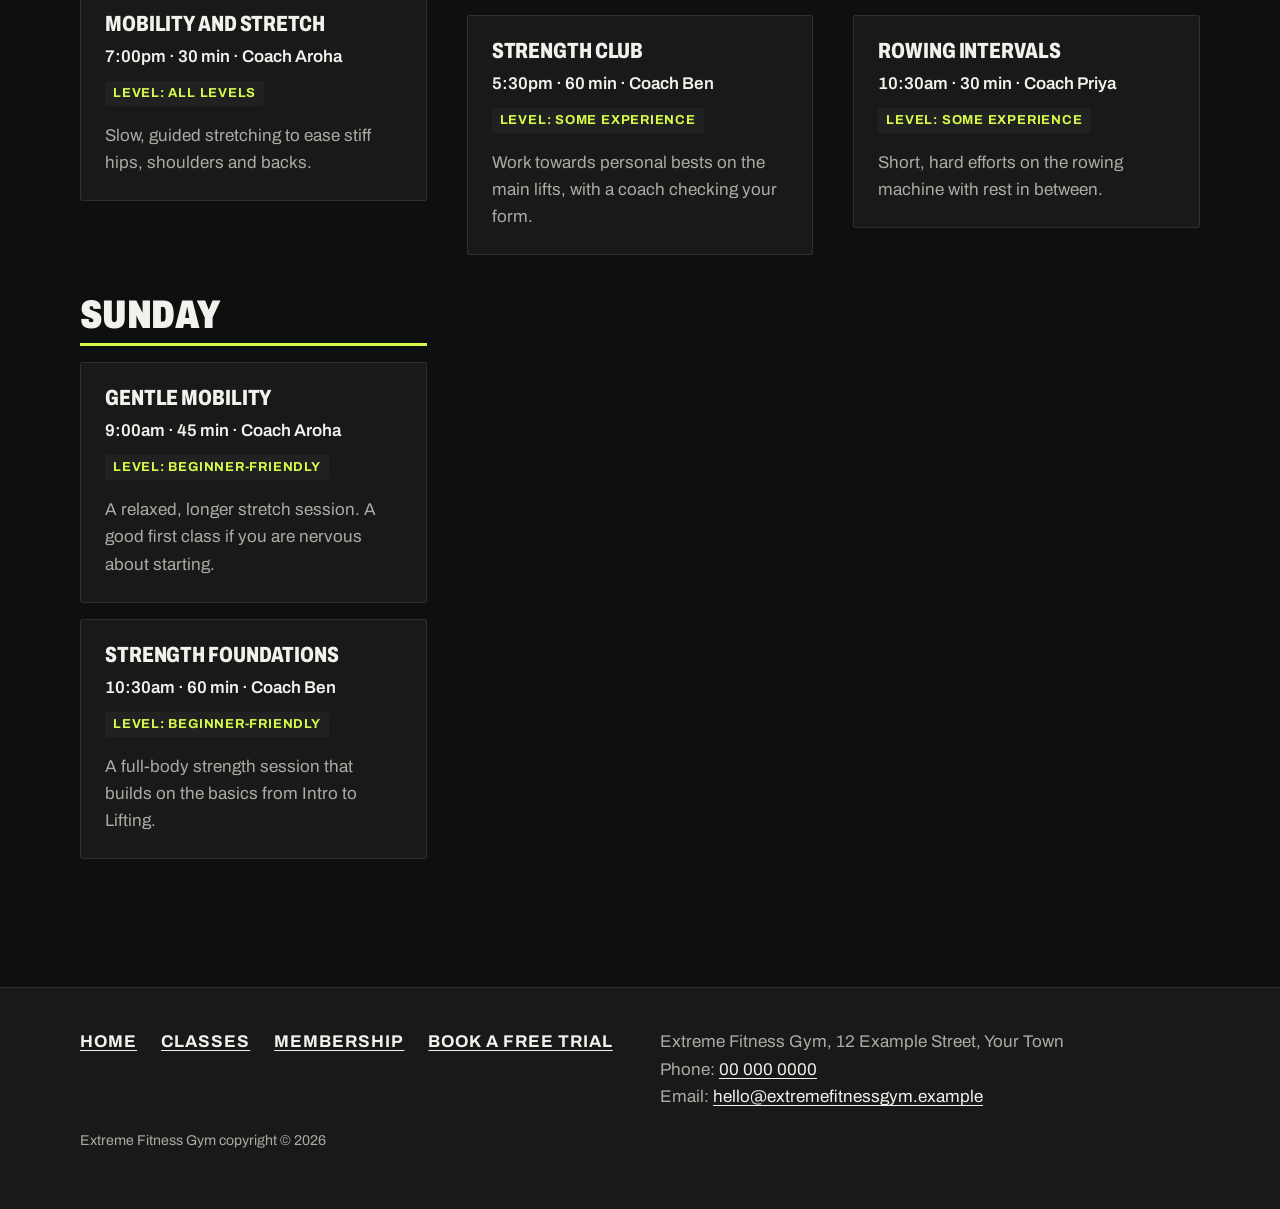
==== commit 1cf45e54: "pdf" ====
--- a/classes.html
+++ b/classes.html
@@ -10,7 +10,7 @@
     <link rel="icon" href="assets/images/favicon.svg" type="image/svg+xml">
     <link rel="preconnect" href="https://fonts.googleapis.com">
     <link rel="preconnect" href="https://fonts.gstatic.com" crossorigin>
-    <link href="https://fonts.googleapis.com/css2?family=Archivo:wght,wght@62..125,400..900&display=swap"
+    <link href="https://fonts.googleapis.com/css2?family=Archivo:wdth,wght@62..125,400..900&display=optional"
         rel="stylesheet">
     <link rel="stylesheet" href="css/styles.css">
     <script src="js/script.js" defer></script>
@@ -35,172 +35,174 @@
     </header>
 
     <main id="main">
-        <h1>Class timetable</h1>
-        <p>Every class is capped at 10 people and led by a coach. New to training? Look for <strong>Beginner-friendly</strong> classes, or <a href="join.html">book a free trial</a> and your coach will suggest where to start.</p>
-
-        <div class="filter" id="class-filter" hidden>
-            <p id="filter-label">Show:</p>
-            <div class="filter-buttons" role="group" aria-labelledby="filter-label">
-                <button type="button" data-filter="all" aria-pressed="true">All classes</button>
-                <button type="button" data-filter="beginner" aria-pressed="false">Beginner-friendly</button>
-                <button type="button" data-filter="strength" aria-pressed="false">Strength</button>
-                <button type="button" data-filter="cardio" aria-pressed="false">Cardio</button>
-                <button type="button" data-filter="mobility" aria-pressed="false">Mobility</button>
-            </div>
-            <p id="filter-status" aria-live="polite"></p>
-        </div>
-
-        <div class="timetable">
-            <section class="day" aria-labelledby="monday">
-                <h2 id="monday">Monday</h2>
-                <ul class="class-list">
-                    <li class="class-card" data-tags="cardio">
-                        <h3>Morning Conditioning</h3>
-                        <p class="class-meta"><time datetime="06:30">6:30am</time> · <time datetime="PT30M">30 min</time> · Coach Priya</p>
-                        <p class="class-level">Level: Some experience</p>
-                        <p>A fast-paced mix of bike, rower and bodyweight moves to start the day.</p>
-                    </li>
-                    <li class="class-card" data-tags="strength beginner">
-                        <h3>Intro to Lifting</h3>
-                        <p class="class-meta"><time datetime="18:00">6:00pm</time> · <time datetime="PT45M">45 min</time> · Coach Sam</p>
-                        <p class="class-level">Level: Beginner-friendly</p>
-                        <p>Learn the squat, deadlift and overhead press with light weights and plenty of coaching.</p>
-                    </li>
-                    <li class="class-card" data-tags="mobility beginner">
-                        <h3>Mobility and Stretch</h3>
-                        <p class="class-meta"><time datetime="19:00">7:00pm</time> · <time datetime="PT30M">30 min</time> · Coach Aroha</p>
-                        <p class="class-level">Level: All levels</p>
-                        <p>Slow, guided stretching to ease stiff hips, shoulders and backs.</p>
-                    </li>
-                </ul>
-            </section>
-
-            <section class="day" aria-labelledby="tuesday">
-                <h2 id="tuesday">Tuesday</h2>
-                <ul class="class-list">
-                    <li class="class-card" data-tags="mobility beginner">
-                        <h3>Mobility and Stretch</h3>
-                        <p class="class-meta"><time datetime="12:15">12:15pm</time> · <time datetime="PT30M">30 min</time> · Coach Aroha</p>
-                        <p class="class-level">Level: All levels</p>
-                        <p>Slow, guided stretching to ease stiff hips, shoulders and backs.</p>
-                    </li>
-                    <li class="class-card" data-tags="strength beginner">
-                        <h3>Strength Foundations</h3>
-                        <p class="class-meta"><time datetime="18:00">6:00pm</time> · <time datetime="PT60M">60 min</time> · Coach Sam</p>
-                        <p class="class-level">Level: Beginner-friendly</p>
-                        <p>A full-body strength session that builds on the basics from Intro to Lifting.</p>
-                    </li>
-                </ul>
-            </section>
-
-            <section class="day" aria-labelledby="wednesday">
-                <h2 id="wednesday">Wednesday</h2>
-                <ul class="class-list">
-                    <li class="class-card" data-tags="cardio beginner">
-                        <h3>Circuit Cardio</h3>
-                        <p class="class-meta"><time datetime="06:30">6:30am</time> · <time datetime="PT45M">45 min</time> · Coach Priya</p>
-                        <p class="class-level">Level: All levels</p>
-                        <p>Timed stations you can work through at your own pace. Every move has an easier option.</p>
-                    </li>
-                    <li class="class-card" data-tags="strength beginner">
-                        <h3>Kettlebell Basics</h3>
-                        <p class="class-meta"><time datetime="17:30">5:30pm</time> · <time datetime="PT45M">45 min</time> · Coach Ben</p>
-                        <p class="class-level">Level: Beginner-friendly</p>
-                        <p>Learn to swing, carry and lift a kettlebell safely.</p>
-                    </li>
-                </ul>
-            </section>
-
-            <section class="day" aria-labelledby="thursday">
-                <h2 id="thursday">Thursday</h2>
-                <ul class="class-list">
-                    <li class="class-card" data-tags="strength">
-                        <h3>Lunchtime Lift</h3>
-                        <p class="class-meta"><time datetime="12:15">12:15pm</time> · <time datetime="PT45M">45 min</time> · Coach Sam</p>
-                        <p class="class-level">Level: Some experience</p>
-                        <p>A quick barbell session for people who already know the main lifts.</p>
-                    </li>
-                    <li class="class-card" data-tags="mobility beginner">
-                        <h3>Mobility and Stretch</h3>
-                        <p class="class-meta"><time datetime="19:00">7:00pm</time> · <time datetime="PT30M">30 min</time> · Coach Aroha</p>
-                        <p class="class-level">Level: All levels</p>
-                        <p>Slow, guided stretching to ease stiff hips, shoulders and backs.</p>
-                    </li>
-                </ul>
-            </section>
-
-            <section class="day" aria-labelledby="friday">
-                <h2 id="friday">Friday</h2>
-                <ul class="class-list">
-                    <li class="class-card" data-tags="cardio beginner">
-                        <h3>Circuit Cardio</h3>
-                        <p class="class-meta"><time datetime="06:30">6:30am</time> · <time datetime="PT45M">45 min</time> · Coach Priya</p>
-                        <p class="class-level">Level: All levels</p>
-                        <p>Timed stations you can work through at your own pace. Every move has an easier option.</p>
-                    </li>
-                    <li class="class-card" data-tags="strength">
-                        <h3>Strength Club</h3>
-                        <p class="class-meta"><time datetime="17:30">5:30pm</time> · <time datetime="PT60M">60 min</time> · Coach Ben</p>
-                        <p class="class-level">Level: Some experience</p>
-                        <p>Work towards personal bests on the main lifts, with a coach checking your form.</p>
-                    </li>
-                </ul>
-            </section>
-
-            <section class="day" aria-labelledby="saturday">
-                <h2 id="saturday">Saturday</h2>
-                <ul class="class-list">
-                    <li class="class-card" data-tags="strength beginner">
-                        <h3>Intro to Lifting</h3>
-                        <p class="class-meta"><time datetime="09:00">9:00am</time> · <time datetime="PT45M">45 min</time> · Coach Sam</p>
-                        <p class="class-level">Level: Beginner-friendly</p>
-                        <p>Learn the squat, deadlift and overhead press with light weights and plenty of coaching.</p>
-                    </li>
-                    <li class="class-card" data-tags="cardio">
-                        <h3>Rowing Intervals</h3>
-                        <p class="class-meta"><time datetime="10:30">10:30am</time> · <time datetime="PT30M">30 min</time> · Coach Priya</p>
-                        <p class="class-level">Level: Some experience</p>
-                        <p>Short, hard efforts on the rowing machine with rest in between.</p>
-                    </li>
-                </ul>
-            </section>
-
-            <section class="day" aria-labelledby="sunday">
-                <h2 id="sunday">Sunday</h2>
-                <ul class="class-list">
-                    <li class="class-card" data-tags="mobility beginner">
-                        <h3>Gentle Mobility</h3>
-                        <p class="class-meta"><time datetime="09:00">9:00am</time> · <time datetime="PT45M">45 min</time> · Coach Aroha</p>
-                        <p class="class-level">Level: Beginner-friendly</p>
-                        <p>A relaxed, longer stretch session. A good first class if you are nervous about starting.</p>
-                    </li>
-                    <li class="class-card" data-tags="strength beginner">
-                        <h3>Strength Foundations</h3>
-                        <p class="class-meta"><time datetime="10:30">10:30am</time> · <time datetime="PT60M">60 min</time> · Coach Ben</p>
-                        <p class="class-level">Level: Beginner-friendly</p>
-                        <p>A full-body strength session that builds on the basics from Intro to Lifting.</p>
-                    </li>
-                </ul>
-            </section>
-        </div>
-    </main>
-
-    <footer class="site-footer">
-        <nav aria-label="Footer">
-            <ul>
-                <li><a href="index.html">Home</a></li>
-                <li><a href="classes.html">Classes</a></li>
-                <li><a href="membership.html">Membership</a></li>
-                <li><a href="join.html">Book a free trial</a></li>
-            </ul>
-        </nav>
-        <address>
-            Extreme Fitness Gym, 12 Example Street, Your Town<br>
-            Phone: <a href="tel:+6400000000">00 000 0000</a><br>
-            Email: <a href="mailto:hello@extremefitnessgym.example">hello@extremefitnessgym.example</a>
-        </address>
-        <p><small>© 2026 Extreme Fitness Gym</small></p>
-    </footer>
+    <h1>Class timetable</h1>
+    <p>Every class is capped at 10 people and led by a coach. New to training? Look for <strong>Beginner-friendly</strong> classes, or <a href="join.html">book a free trial</a> and your coach will suggest where to start.</p>
+
+    
+    <div class="filter" id="class-filter" hidden>
+      <p id="filter-label">Show:</p>
+      <div class="filter-buttons" role="group" aria-labelledby="filter-label">
+        <button type="button" data-filter="all" aria-pressed="true">All classes</button>
+        <button type="button" data-filter="beginner" aria-pressed="false">Beginner-friendly</button>
+        <button type="button" data-filter="strength" aria-pressed="false">Strength</button>
+        <button type="button" data-filter="cardio" aria-pressed="false">Cardio</button>
+        <button type="button" data-filter="mobility" aria-pressed="false">Mobility</button>
+      </div>
+      <p id="filter-status" aria-live="polite" aria-atomic="true"></p>
+    </div>
+
+    <div class="timetable">
+      <section class="day" aria-labelledby="monday">
+        <h2 id="monday">Monday</h2>
+        <ul class="class-list">
+          <li class="class-card" data-tags="cardio">
+            <h3>Morning Conditioning</h3>
+            <p class="class-meta"><time datetime="06:30">6:30am</time> · <time datetime="PT30M">30 min</time> · Coach Priya</p>
+            <p class="class-level">Level: Some experience</p>
+            <p>A fast-paced mix of bike, rower and bodyweight moves to start the day.</p>
+          </li>
+          <li class="class-card" data-tags="strength beginner">
+            <h3>Intro to Lifting</h3>
+            <p class="class-meta"><time datetime="18:00">6:00pm</time> · <time datetime="PT45M">45 min</time> · Coach Sam</p>
+            <p class="class-level">Level: Beginner-friendly</p>
+            <p>Learn the squat, deadlift and overhead press with light weights and plenty of coaching.</p>
+          </li>
+          <li class="class-card" data-tags="mobility beginner">
+            <h3>Mobility and Stretch</h3>
+            <p class="class-meta"><time datetime="19:00">7:00pm</time> · <time datetime="PT30M">30 min</time> · Coach Aroha</p>
+            <p class="class-level">Level: All levels</p>
+            <p>Slow, guided stretching to ease stiff hips, shoulders and backs.</p>
+          </li>
+        </ul>
+      </section>
+
+      <section class="day" aria-labelledby="tuesday">
+        <h2 id="tuesday">Tuesday</h2>
+        <ul class="class-list">
+          <li class="class-card" data-tags="mobility beginner">
+            <h3>Mobility and Stretch</h3>
+            <p class="class-meta"><time datetime="12:15">12:15pm</time> · <time datetime="PT30M">30 min</time> · Coach Aroha</p>
+            <p class="class-level">Level: All levels</p>
+            <p>Slow, guided stretching to ease stiff hips, shoulders and backs.</p>
+          </li>
+          <li class="class-card" data-tags="strength beginner">
+            <h3>Strength Foundations</h3>
+            <p class="class-meta"><time datetime="18:00">6:00pm</time> · <time datetime="PT60M">60 min</time> · Coach Sam</p>
+            <p class="class-level">Level: Beginner-friendly</p>
+            <p>A full-body strength session that builds on the basics from Intro to Lifting.</p>
+          </li>
+        </ul>
+      </section>
+
+      <section class="day" aria-labelledby="wednesday">
+        <h2 id="wednesday">Wednesday</h2>
+        <ul class="class-list">
+          <li class="class-card" data-tags="cardio beginner">
+            <h3>Circuit Cardio</h3>
+            <p class="class-meta"><time datetime="06:30">6:30am</time> · <time datetime="PT45M">45 min</time> · Coach Priya</p>
+            <p class="class-level">Level: All levels</p>
+            <p>Timed stations you can work through at your own pace. Every move has an easier option.</p>
+          </li>
+          <li class="class-card" data-tags="strength beginner">
+            <h3>Kettlebell Basics</h3>
+            <p class="class-meta"><time datetime="17:30">5:30pm</time> · <time datetime="PT45M">45 min</time> · Coach Ben</p>
+            <p class="class-level">Level: Beginner-friendly</p>
+            <p>Learn to swing, carry and lift a kettlebell safely.</p>
+          </li>
+        </ul>
+      </section>
+
+      <section class="day" aria-labelledby="thursday">
+        <h2 id="thursday">Thursday</h2>
+        <ul class="class-list">
+          <li class="class-card" data-tags="strength">
+            <h3>Lunchtime Lift</h3>
+            <p class="class-meta"><time datetime="12:15">12:15pm</time> · <time datetime="PT45M">45 min</time> · Coach Sam</p>
+            <p class="class-level">Level: Some experience</p>
+            <p>A quick barbell session for people who already know the main lifts.</p>
+          </li>
+          <li class="class-card" data-tags="mobility beginner">
+            <h3>Mobility and Stretch</h3>
+            <p class="class-meta"><time datetime="19:00">7:00pm</time> · <time datetime="PT30M">30 min</time> · Coach Aroha</p>
+            <p class="class-level">Level: All levels</p>
+            <p>Slow, guided stretching to ease stiff hips, shoulders and backs.</p>
+          </li>
+        </ul>
+      </section>
+
+      <section class="day" aria-labelledby="friday">
+        <h2 id="friday">Friday</h2>
+        <ul class="class-list">
+          <li class="class-card" data-tags="cardio beginner">
+            <h3>Circuit Cardio</h3>
+            <p class="class-meta"><time datetime="06:30">6:30am</time> · <time datetime="PT45M">45 min</time> · Coach Priya</p>
+            <p class="class-level">Level: All levels</p>
+            <p>Timed stations you can work through at your own pace. Every move has an easier option.</p>
+          </li>
+          <li class="class-card" data-tags="strength">
+            <h3>Strength Club</h3>
+            <p class="class-meta"><time datetime="17:30">5:30pm</time> · <time datetime="PT60M">60 min</time> · Coach Ben</p>
+            <p class="class-level">Level: Some experience</p>
+            <p>Work towards personal bests on the main lifts, with a coach checking your form.</p>
+          </li>
+        </ul>
+      </section>
+
+      <section class="day" aria-labelledby="saturday">
+        <h2 id="saturday">Saturday</h2>
+        <ul class="class-list">
+          <li class="class-card" data-tags="strength beginner">
+            <h3>Intro to Lifting</h3>
+            <p class="class-meta"><time datetime="09:00">9:00am</time> · <time datetime="PT45M">45 min</time> · Coach Sam</p>
+            <p class="class-level">Level: Beginner-friendly</p>
+            <p>Learn the squat, deadlift and overhead press with light weights and plenty of coaching.</p>
+          </li>
+          <li class="class-card" data-tags="cardio">
+            <h3>Rowing Intervals</h3>
+            <p class="class-meta"><time datetime="10:30">10:30am</time> · <time datetime="PT30M">30 min</time> · Coach Priya</p>
+            <p class="class-level">Level: Some experience</p>
+            <p>Short, hard efforts on the rowing machine with rest in between.</p>
+          </li>
+        </ul>
+      </section>
+
+      <section class="day" aria-labelledby="sunday">
+        <h2 id="sunday">Sunday</h2>
+        <ul class="class-list">
+          <li class="class-card" data-tags="mobility beginner">
+            <h3>Gentle Mobility</h3>
+            <p class="class-meta"><time datetime="09:00">9:00am</time> · <time datetime="PT45M">45 min</time> · Coach Aroha</p>
+            <p class="class-level">Level: Beginner-friendly</p>
+            <p>A relaxed, longer stretch session. A good first class if you are nervous about starting.</p>
+          </li>
+          <li class="class-card" data-tags="strength beginner">
+            <h3>Strength Foundations</h3>
+            <p class="class-meta"><time datetime="10:30">10:30am</time> · <time datetime="PT60M">60 min</time> · Coach Ben</p>
+            <p class="class-level">Level: Beginner-friendly</p>
+            <p>A full-body strength session that builds on the basics from Intro to Lifting.</p>
+          </li>
+        </ul>
+      </section>
+    </div>
+  </main>
+
+
+  <footer class="site-footer">
+    <nav aria-label="Footer">
+      <ul>
+        <li><a href="index.html">Home</a></li>
+        <li><a href="classes.html">Classes</a></li>
+        <li><a href="membership.html">Membership</a></li>
+        <li><a href="join.html">Book a free trial</a></li>
+      </ul>
+    </nav>
+    <address>
+      Extreme Fitness Gym, 12 Example Street, Your Town<br>
+      Phone: <a href="tel:+6400000000">00 000 0000</a><br>
+      Email: <a href="mailto:hello@extremefitnessgym.example">hello@extremefitnessgym.example</a>
+    </address>
+    <p><small>Extreme Fitness Gym copyright © 2026 </small></p>
+  </footer>
 </body>
 
 </html>
--- a/css/styles.css
+++ b/css/styles.css
@@ -1,13 +1,13 @@
 :root {
-  --color-bg: #0E0F0F;
-  --color-surface: #181919;
-  --color-surface-2: #202121;
-  --color-line: #2E2F2F;
-  --color-text: #F2F2EC;
-  --color-muted: #ABABA3;
-  --color-accent: #D9F94A;
-  --color-on-accent: #0E0F0F;
-  --color-input-border: #7A7A73;
+  --color-bg: #0E0F0F;            
+  --color-surface: #181919;       
+  --color-surface-2: #202121;     
+  --color-line: #2E2F2F;          
+  --color-text: #F2F2EC;          
+  --color-muted: #ABABA3;         
+  --color-accent: #D9F94A;        
+  --color-on-accent: #0E0F0F;     
+  --color-input-border: #7A7A73;  
   --color-error: #FF7A6B;
 
   --font-body: "Archivo", system-ui, -apple-system, "Segoe UI", Roboto, sans-serif;
@@ -24,6 +24,12 @@
   color-scheme: dark;
 }
 
+
+
+
+
+
+
 *,
 *::before,
 *::after {
@@ -45,9 +51,6 @@
   height: auto;
 }
 
-/* script.js hides filtered classes and closed FAQ answers with the hidden
-   attribute. The browser's own [hidden] style loses to any display rule
-   in this file, so !important makes sure hidden elements stay hidden. */
 [hidden] {
   display: none !important;
 }
@@ -82,6 +85,7 @@
   margin: 0 0 var(--space-s);
 }
 
+
 p {
   max-width: 65ch;
 }
@@ -98,6 +102,7 @@
 strong {
   font-weight: 800;
 }
+
 
 :focus-visible {
   outline: 3px solid var(--color-accent);
@@ -121,9 +126,6 @@
   transform: translateY(0);
 }
 
-/* Centres content at --max-width on wide screens while the header and footer
-   backgrounds still run edge to edge. On narrow screens, max() keeps at
-   least --space-s of padding. */
 .site-header,
 main,
 .site-footer {
@@ -139,7 +141,6 @@
   padding-block: var(--space-s);
   border-bottom: 1px solid var(--color-line);
 }
-
 .logo {
   display: inline-flex;
   align-items: center;
@@ -173,7 +174,6 @@
   padding: 0;
   list-style: none;
 }
-
 .main-nav a {
   display: inline-block;
   padding-block: var(--space-xs);
@@ -215,8 +215,6 @@
   border-color: var(--color-text);
 }
 
-/* The menu only collapses when script.js has added the .js class, so the
-   links stay visible if JavaScript is off. */
 .js .main-nav {
   display: none;
   flex-basis: 100%;
@@ -256,7 +254,6 @@
 .cta-band :focus-visible {
   outline-color: var(--color-on-accent);
 }
-
 .button {
   display: inline-block;
   min-height: 2.75rem;
@@ -278,6 +275,7 @@
   background-color: var(--color-text);
 }
 
+
 .cta-band .button {
   background-color: var(--color-on-accent);
   color: var(--color-text);
@@ -286,7 +284,6 @@
 .cta-band .button:hover {
   background-color: var(--color-surface-2);
 }
-
 .card-list,
 .plan-list,
 .class-list {
@@ -306,6 +303,7 @@
   background-color: var(--color-surface);
 }
 
+
 .card {
   border-top: 3px solid var(--color-accent);
 }
@@ -316,11 +314,14 @@
   color: var(--color-muted);
 }
 
+
 .card > :last-child,
 .plan > :last-child,
 .class-card > :last-child {
   margin-bottom: 0;
 }
+
+
 
 .hero {
   display: grid;
@@ -333,6 +334,7 @@
   margin-bottom: 0;
 }
 
+
 .hero-image {
   width: 100%;
   aspect-ratio: 4 / 3;
@@ -346,9 +348,11 @@
   line-height: 0.95;
 }
 
+
 .nowrap {
   white-space: nowrap;
 }
+
 
 .accent {
   display: block;
@@ -396,6 +400,18 @@
   font-weight: 700;
 }
 
+/* Keep the hidden filter bar's space so the timetable does not jump down when JS reveals it */
+@media (scripting: enabled) {
+  .filter[hidden] {
+    display: block !important;
+    visibility: hidden;
+  }
+}
+
+#filter-status {
+  min-height: 1.6em;
+}
+
 .filter-buttons {
   display: flex;
   flex-wrap: wrap;
@@ -422,6 +438,7 @@
   border-color: var(--color-text);
 }
 
+
 .filter-buttons button[aria-pressed="true"] {
   border-color: transparent;
   background-color: var(--color-accent);
@@ -463,6 +480,8 @@
   text-transform: uppercase;
 }
 
+
+
 .plan {
   display: flex;
   flex-direction: column;
@@ -522,6 +541,7 @@
   margin-top: var(--space-xs);
   color: var(--color-muted);
 }
+
 
 .faq-toggle {
   display: flex;
@@ -545,6 +565,7 @@
   color: var(--color-accent);
 }
 
+
 .faq-toggle::after {
   content: "";
   flex-shrink: 0;
@@ -564,6 +585,8 @@
   margin-bottom: 0;
 }
 
+
+
 .steps {
   padding-left: 1.5rem;
 }
@@ -624,6 +647,7 @@
   resize: vertical;
 }
 
+
 .choice {
   display: flex;
   align-items: flex-start;
@@ -651,6 +675,9 @@
 .trial-form .button {
   justify-self: start;
 }
+
+
+
 
 .site-footer {
   margin-top: var(--space-xl);
@@ -714,6 +741,7 @@
   }
 }
 
+
 @media (min-width: 52em) {
   .menu-toggle {
     display: none;
@@ -728,6 +756,15 @@
     flex-direction: row;
   }
 }
+
+
+
+
+
+
+
+
+
 
 @media (min-width: 56em) {
   .card-list,
@@ -749,10 +786,12 @@
     aspect-ratio: 1 / 1;
   }
 
+  
   .hero h1 {
     font-size: clamp(2.5rem, 0.5rem + 4.5vw, 4.75rem);
   }
 }
+
 
 @media (min-width: 64em) {
   main {
@@ -763,9 +802,7 @@
     grid-template-columns: repeat(3, 1fr);
   }
 
-  /* The HTML keeps "what happens on your first visit" before the form, so
-     it reads first on phones. On wide screens the grid moves the form to
-     the left without changing the source order. */
+
   .join-layout {
     grid-template-columns: 2fr 1fr;
     grid-template-areas:
